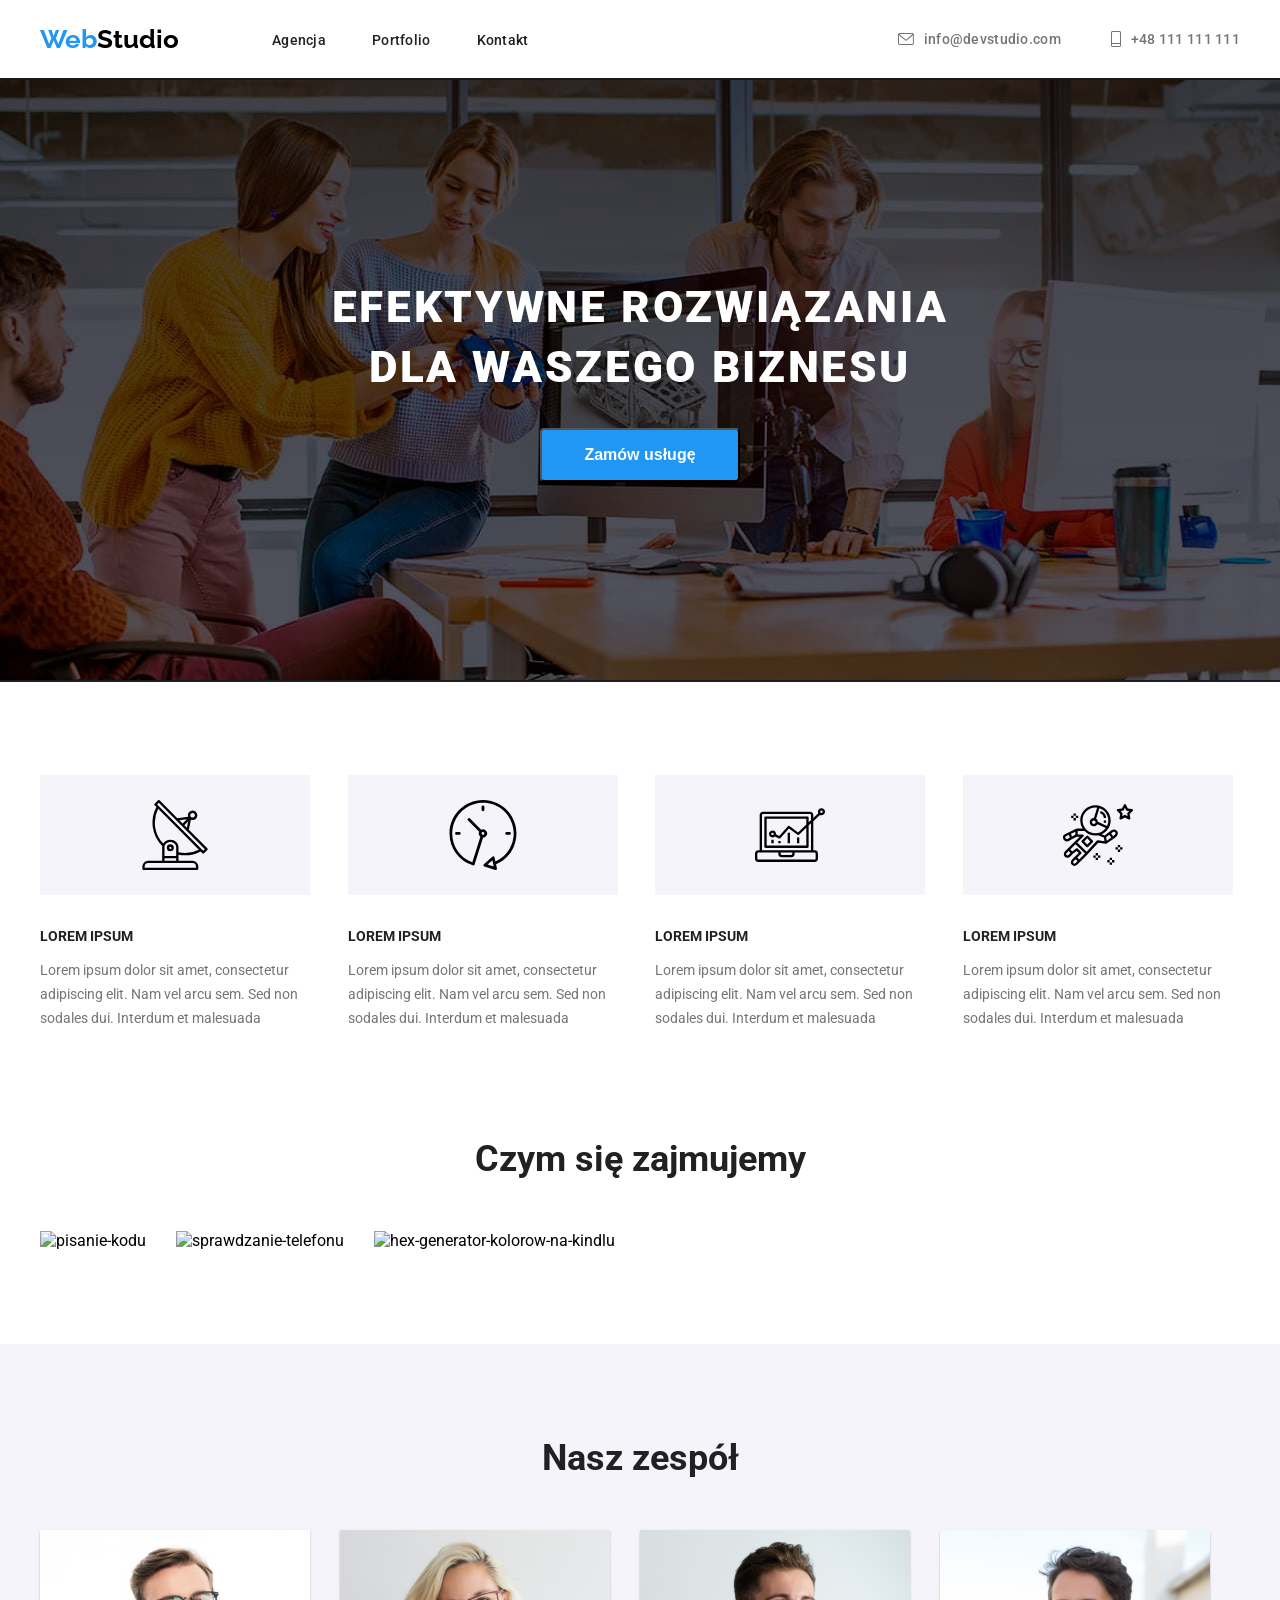
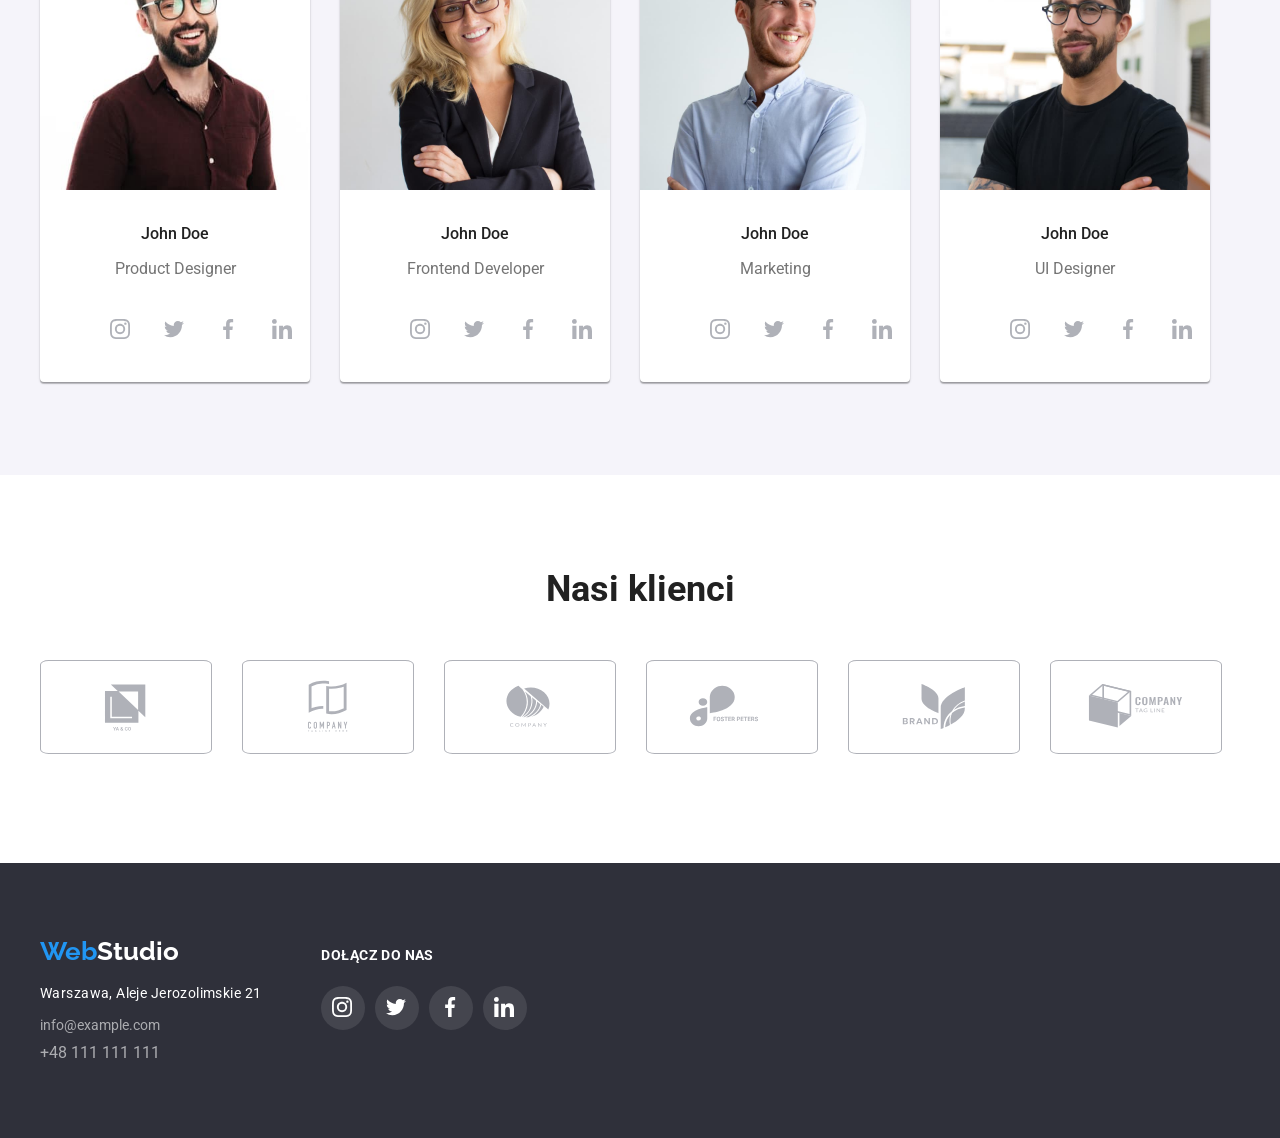
==== index.html @ aa772235 "commit uwu" ====
<!DOCTYPE html>
<html lang="pl">

<head>
    <meta charset="utf-8" />
    <meta http-equiv="X-UA-Compatible" content="IE=edge" />
    <meta name="viewport" content="width=device-width, initial-scale=1.0" />
    <title>Web Studio</title>
    <link rel="preconnect" href="https://fonts.googleapis.com" />
    <link rel="preconnect" href="https://fonts.gstatic.com" crossorigin />
    <link
        href="https://fonts.googleapis.com/css2?family=Raleway:wght@700&family=Roboto:wght@400;500;700;900&display=swap"
        rel="stylesheet" />
    <link rel="stylesheet" href="CSS/styles.css" />
</head>

<body>
    <header>
        <div class="container header-body">
            <div class="div-flex">
                <a class="web-studio" href="/index.html"><span class="web">Web</span><span
                        class="studio">Studio</span></a>
                <nav class="nav-flex">
                    <ul class="nav-flex">
                        <li><a class="link" href="#">Agencja</a></li>
                        <li><a class="link" href="./portfolio.html">Portfolio</a></li>
                        <li><a class="link" href="#">Kontakt</a></li>
                    </ul>
                </nav>
            </div>
            <ul class="link-flex button-list">
                <li><a class="contact-link1" href="mailto:info@devstudio.com">
                        <svg class="smart-phone" width="16" height="12">
                            <use href="./images/icons.svg#icon-email"></use>
                        </svg>

                        info@devstudio.com
                    </a>
                </li>
                <li><a class="contact-link1" href="tel:+48111111111">
                        <svg class="smart-phone" width="10" height="16">
                            <use href="./images/icons.svg#icon-Vector"></use>
                        </svg>

                        +48 111 111 111
                    </a>
                </li>
            </ul>
        </div>
    </header>
    <main>
        <section class="color-section">
            <div class="color-section container">
                <h1 class="headline">Efektywne rozwiązania<br> dla waszego biznesu</h1>
                <button class="service-button" type="button">Zamów usługę</button>
            </div>
        </section>
        <section class="section">
            <ul class="button-list list-display container">
                <li><svg class="icon-background" width="70" height="70">
                        <use href="./images/icons.svg#icon-antenna-1"></use>
                    </svg>
                    <h4 class="lorem">LOREM IPSUM</h4>
                    <p class="lorem-text">
                        Lorem ipsum dolor sit amet, consectetur adipiscing elit. Nam vel arcu sem. Sed non sodales
                        dui.
                        Interdum et malesuada
                    </p>
                </li>
                <li><svg class="icon-background" width="70" height="70">
                        <use href="./images/icons.svg#icon-clock-1"></use>
                    </svg>
                    <h4 class="lorem">LOREM IPSUM</h4>
                    <p class="lorem-text">
                        Lorem ipsum dolor sit amet, consectetur adipiscing elit. Nam vel arcu sem. Sed non sodales
                        dui.
                        Interdum et malesuada
                    </p>
                </li>
                <li><svg class="icon-background" width="70" height="70">
                        <use href="./images/icons.svg#icon-diagram-1"></use>
                    </svg>
                    <h4 class="lorem">LOREM IPSUM</h4>
                    <p class="lorem-text">
                        Lorem ipsum dolor sit amet, consectetur adipiscing elit. Nam vel arcu sem. Sed non sodales
                        dui.
                        Interdum et malesuada
                    </p>
                </li>
                <li><svg class="icon-background" width="70" height="70">
                        <use href="./images/icons.svg#icon-astronaut-1"></use>
                    </svg>
                    <h4 class="lorem">LOREM IPSUM</h4>
                    <p class="lorem-text">
                        Lorem ipsum dolor sit amet, consectetur adipiscing elit. Nam vel arcu sem. Sed non sodales
                        dui.
                        Interdum et malesuada
                    </p>
                </li>
            </ul>
        </section>
        <section class="about-us-padding">
            <h2 class="about-us">Czym się zajmujemy</h2>
            <ul class="button-list img-display container">
                <li>
                    <img src="images/img1.jpg" alt="pisanie-kodu" width="370" height="294" />
                </li>
                <li>
                    <img src="images/img2.jpg" alt="sprawdzanie-telefonu" width="370" height="294" />
                </li>
                <li>
                    <img src="images/img3.jpg" alt="hex-generator-kolorow-na-kindlu" width="370" height="294" />
                </li>
            </ul>
        </section>
        <section class="color-team section">
            <h2 class="our-team">Nasz zespół</h2>
            <ul class="button-list img-display container">
                <li>
                    <figure class="employee-photo">
                        <img src="images/human1.jpg" width="270" height="260" alt="Product-Designer" />
                        <figcaption>
                            <p class="employee">John Doe</p>
                            <p class="function">Product Designer</p>
                            <ul class="about-us-icons button-list">
                                <li>
                                    <svg class="social-media">
                                        <use href="./images/icons.svg#icon-instagram-2" width="20" height="20"></use>
                                    </svg>
                                </li>
                                <li>
                                    <svg class="social-media">
                                        <use href="./images/icons.svg#icon-twitter-1" width="20" height="20"></use>
                                    </svg>
                                </li>
                                <li>
                                    <svg class="social-media">
                                        <use href="./images/icons.svg#icon-facebook-1" width="20" height="20"></use>
                                    </svg>
                                </li>
                                <li>
                                    <svg class="social-media">
                                        <use href="./images/icons.svg#icon-linkedin-1" width="20" height="20"></use>
                                    </svg>
                                </li>
                            </ul>
                        </figcaption>
                    </figure>
                </li>
                <li>
                    <figure class="employee-photo">
                        <img src="images/human2.jpg" width="270" height="260" alt="Frontend-Developer" />
                        <figcaption class="employee">John Doe</figcaption>
                        <p class="function">Frontend Developer</p>
                        <ul class="about-us-icons button-list">
                            <li>
                                <a>
                                    <svg class="social-media">
                                        <use href="./images/icons.svg#icon-instagram-2" width="20" height="20"></use>
                                    </svg>
                                </a>
                            </li>
                            <li>
                                <a>
                                    <svg class="social-media">
                                        <use href="./images/icons.svg#icon-twitter-1" width="20" height="20"></use>
                                    </svg>
                                </a>
                            </li>
                            <li>
                                <a>
                                    <svg class="social-media">
                                        <use href="./images/icons.svg#icon-facebook-1" width="20" height="20"></use>
                                    </svg>
                                </a>
                            </li>
                            <li>
                                <a>
                                    <svg class="social-media">
                                        <use href="./images/icons.svg#icon-linkedin-1" width="20" height="20"></use>
                                    </svg>
                                </a>
                            </li>
                        </ul>
                    </figure>
                </li>
                <li>
                    <figure class="employee-photo">
                        <img src="images/human3.jpg" width="270" height="260" alt="Marketing-Man" />
                        <figcaption class="employee">John Doe</figcaption>
                        <p class="function">Marketing</p>
                        <ul class="about-us-icons button-list">
                            <li>
                                <svg class="social-media">
                                    <use href="./images/icons.svg#icon-instagram-2" width="20" height="20"></use>
                                </svg>
                            </li>
                            <li>
                                <svg class="social-media">
                                    <use href="./images/icons.svg#icon-twitter-1" width="20" height="20"></use>
                                </svg>
                            </li>
                            <li>
                                <svg class="social-media">
                                    <use href="./images/icons.svg#icon-facebook-1" width="20" height="20"></use>
                                </svg>
                            </li>
                            <li>
                                <svg class="social-media">
                                    <use href="./images/icons.svg#icon-linkedin-1" width="20" height="20"></use>
                                </svg>
                            </li>
                        </ul>
                    </figure>
                </li>
                <li>
                    <figure class="employee-photo">
                        <img src="images/human4.jpg" width="270" height="260" alt="UI-Designer" />
                        <figcaption class="employee">John Doe</figcaption>
                        <p class="function">UI Designer</p>
                        <ul class="about-us-icons button-list">
                            <li>
                                <svg class="social-media">
                                    <use href="./images/icons.svg#icon-instagram-2" width="20" height="20"></use>
                                </svg>
                            </li>
                            <li>
                                <svg class="social-media">
                                    <use href="./images/icons.svg#icon-twitter-1" width="20" height="20"></use>
                                </svg>
                            </li>
                            <li>
                                <svg class="social-media">
                                    <use href="./images/icons.svg#icon-facebook-1" width="20" height="20"></use>
                                </svg>
                            </li>
                            <li>
                                <svg class="social-media">
                                    <use href="./images/icons.svg#icon-linkedin-1" width="20" height="20"></use>
                                </svg>
                            </li>
                        </ul>
                    </figure>
                </li>
            </ul>
        </section>
        <section>
            <div class="container section">
                <h2 class="our-team">Nasi klienci</h2>
                <ul class="button-list our-customers-flex">
                    <li class="icons">
                        <svg class="our-customers-icons" width="106" height="60">
                            <use href="./images/icons.svg#icon-Logo"></use>
                        </svg>
                    </li>
                    <li class="icons">
                        <svg class="our-customers-icons" width="106" height="60">
                            <use href="./images/icons.svg#icon-logo2"></use>
                        </svg>
                    </li>
                    <li class="icons">
                        <svg class="our-customers-icons" width="106" height="60">
                            <use href="./images/icons.svg#icon-logo3"></use>
                        </svg>
                    </li>
                    <li class="icons">
                        <svg class="our-customers-icons" width="106" height="60">
                            <use href="./images/icons.svg#icon-logo4"></use>
                        </svg>
                    </li>
                    <li class="icons">
                        <svg class="our-customers-icons" width="106" height="60">
                            <use href="./images/icons.svg#icon-logo5"></use>
                        </svg>
                    </li>
                    <li class="icons">
                        <svg class="our-customers-icons" width="106" height="60">
                            <use href="./images/icons.svg#icon-logo6"></use>
                        </svg>
                    </li>
                </ul>
            </div>
        </section>
    </main>
    <footer class="color-footer">
        <section class="container flex-footer">
            <div>
                <a class="web-studio web-studio-margin" href="/index.html"><span class="Web">Web</span><span
                        class="studio-footer">Studio</span></a>
                <address>
                    <ul class="button-list adress-flex">
                        <li>
                            <a class="adress-footer" href="https://goo.gl/maps/VbSn34Kh2Uzp6g4f7" target="_blank"
                                rel="noopener nofollow noreferrer">Warszawa, Aleje Jerozolimskie 21</a>
                        </li>
                        <li><a class="contact" href="mailto:info@example.com">info@example.com</a></li>
                        <li><a class="contact-phone" href="tel:+48111111111">+48 111 111 111</a></li>
                    </ul>
                </address>
            </div>
            <div>
                <h5 class="join-us">DOŁĄCZ DO NAS</h5>
                <ul class="icons-footer button-list jprdl">
                    <li>
                        <svg class="icons-design">
                            <use href="./images/icons.svg#icon-instagram-2" width="20" height="20"></use>
                        </svg>
                    </li>
                    <li>
                        <svg class="icons-design">
                            <use href="./images/icons.svg#icon-twitter-1" width="20" height="20"></use>
                        </svg>
                    </li>
                    <li>
                        <svg class="icons-design">
                            <use href="./images/icons.svg#icon-facebook-1" width="20" height="20"></use>
                        </svg>
                    </li>
                    <li>
                        <svg class="icons-design">
                            <use href="./images/icons.svg#icon-linkedin-1" width="20" height="20"></use>
                        </svg>
                    </li>
                </ul>
            </div>
        </section>
    </footer>
</body>

</html>
---- CSS/styles.css ----
body {
	font-family: "Roboto", sans-serif;
	background: #fff;
	margin: 0;
}

:root {
	--brand-color: #2196f3;
}

.web-studio {
	font-family: Raleway;
	font-weight: 700;
	font-size: 26px;
	line-height: 1.17;
	color: var(--brand-color);
	text-decoration: none;
}

.web {
	color: var(--brand-color);
}

.studio {
	color: #000000;
}

.link {
	color: #212121;
	text-decoration: none;
	font-weight: 500;
	font-size: 14px;
	line-height: 1.19;
	letter-spacing: 0.02em;
}

.link:hover,
.link:focus {
	color: var(--brand-color);
}

.contact-link1 {
	color: #757575;
	text-decoration: none;
	font-weight: 500;
	font-size: 14px;
	line-height: 1.19;
	letter-spacing: 0.02em;
	display: flex;
	align-items: center;
	fill: #757575;
}

.contact-link1:hover,
.contact-link1:focus {
	color: var(--brand-color);
	fill: var(--brand-color);
}

.headline {
	font-weight: 900;
	font-size: 44px;
	line-height: 1.36;
	letter-spacing: 0.06em;
	color: #ffffff;
	text-transform: uppercase;
	text-align: center;
	margin: 0;
	padding-top: 200px;
	padding-bottom: 30px;
}

.service-button {
	font-weight: 700;
	font-size: 16px;
	line-height: 1.88;
	background: var(--brand-color);
	box-shadow: 0px 4px 4px rgba(0, 0, 0, 0.15);
	cursor: pointer;
	color: #ffffff;
	padding: 10px 42px;
	margin-bottom: 200px;
	border-radius: 4px;
}

.lorem {
	font-weight: 700;
	font-size: 14px;
	line-height: 1.14;
	color: #212121;
}

.lorem-text {
	font-weight: 400px;
	font-size: 14px;
	line-height: 1.71;
	color: #757575;
}

.about-us {
	font-weight: 700;
	font-size: 36px;
	line-height: 1.19;
	color: #212121;
	text-align: center;
	margin: 0;
	margin-bottom: 50px;
}

.our-team {
	font-weight: 700;
	font-size: 36px;
	line-height: 1.19;
	color: #212121;
	text-align: center;
	margin: 0;
	margin-bottom: 50px;
}

.employee {
	font-weight: 500;
	font-size: 16px;
	line-height: 1.19;
	color: #212121;
	text-align: center;
	margin-top: 30px;
}

.function {
	font-weight: 400;
	font-size: 16px;
	line-height: 1.19;
	color: #757575;
	text-align: center;
	margin-bottom: 30px;
}

.contact {
	font-weight: 400;
	font-size: 14px;
	color: #757575;
	text-decoration: none;
	font-style: normal;
	color: rgba(255, 255, 255, 0.6);
}

.contact:hover,
.contact:focus {
	color: var(--brand-color);
}

.contact-phone {
	text-decoration: none;
	font-style: normal;
	color: rgba(255, 255, 255, 0.6);
}

.contact-phone:hover,
.contact-phone:focus {
	color: var(--brand-color);
}

.contact-phone:hover,
.contact-phone:focus {
	color: var(--brand-color);
}
.button {
	font-weight: 500;
	font-size: 16px;
	line-height: 1.6;
	cursor: pointer;
	color: #212121;
	border: none;
	border-radius: 4px;
	background-color: #f5f4fa;
	padding: 6px 22px;
}

.button-list {
	list-style: none;
	padding: 0;
}

.button:hover,
.button:focus {
	background-color: var(--brand-color);
	color: #fff;
	box-shadow: 0px 3px 1px rgba(0, 0, 0, 0.1), 0px 1px 2px rgba(0, 0, 0, 0.08),
		0px 2px 2px rgba(0, 0, 0, 0.12);
}

.head-text {
	font-weight: 700;
	font-size: 18px;
	line-height: 2;
	color: #212121;
	margin: 0;
	margin-bottom: 4px;
}

.line-text {
	font-weight: 400;
	font-size: 16px;
	line-height: 2;
	color: #757575;
	margin: 0;
}

.studio-footer {
	color: #ffffff;
}

.adress-footer {
	font-size: 14px;
	line-height: 1, 71;
	letter-spacing: 0.03em;
	color: #ffffff;
	text-decoration: none;
}

.color-section {
	background-color: #2f303a;
	background-image: linear-gradient(rgba(0, 0, 0, 0.5), rgba(0, 0, 0, 0.4)),
		url(../images/mainimg.jpg);
	background-position: center;
	background-size: 1600px;
	background-repeat: no-repeat;
	display: flex;
	justify-content: center;
	flex-direction: column;
	align-items: center;
}

.color-footer {
	background-color: #2f303a;
	padding-block: 60px;
}

.color-team {
	background-color: #f5f4fa;
}

.employee-photo {
	width: 270px;
	background-color: #ffffff;
	box-shadow: 0px 1px 3px rgba(0, 0, 0, 0.12), 0px 1px 1px rgba(0, 0, 0, 0.14),
		0px 2px 1px rgba(0, 0, 0, 0.2);
	border-radius: 0px 0px 4px 4px;
	margin: 0;
}

.adress-footer {
	font-size: 14px;
	line-height: 1.71;
	letter-spacing: 0.03em;
	color: #ffffff;
	text-decoration: none;
	font-style: normal;
}

.portfolio-images {
	background-color: #fff;
	width: 370px;
	height: 404px;
	border: 1px solid #eee;
	margin: 0;
}

.portfolio-images:hover,
.portfolio-images:focus {
	box-shadow: 0px 1px 1px rgba(0, 0, 0, 0.12), 0px 4px 4px rgba(0, 0, 0, 0.06),
		1px 4px 6px rgba(0, 0, 0, 0.16);
	cursor: pointer;
}

.header-body {
	display: flex;
	align-items: center;
	gap: 50px;
	justify-content: space-between;
	padding: 24px 0;
}

.nav-flex {
	display: flex;
	gap: 46px;
	justify-content: center;
	align-items: center;
	list-style: none;
	padding: 0;
	margin: 0;
}

.container {
	width: 1200px;
	margin: 0 auto;
}

.list-display {
	display: flex;
	flex-direction: row;
	list-style: none;
	justify-content: center;
	align-items: center;
	gap: 30px;
	padding: 0;
}

.section {
	padding-block: 93px;
}

.img-display {
	display: flex;
	flex-direction: row;
	gap: 30px;
}

.img2-display {
	display: flex;
	gap: 30px;
	flex-direction: row;
	flex-wrap: wrap;
}

.button-flex {
	display: flex;
	gap: 8px;
	flex-direction: row;
	justify-content: center;
	align-items: center;
	margin-bottom: 50px;
}

.div-flex {
	display: flex;
	gap: 93px;
	align-items: center;
}

.link-flex {
	display: flex;
	gap: 50px;
	align-items: center;
	margin: 0;
	padding: 0;
	justify-content: center;
}

.ffffff {
	padding: 20px 24px;
}

.web-studio-margin {
	margin-bottom: 20px;
}

.adress-flex {
	display: flex;
	gap: 9px;
	flex-direction: column;
}

.div-border {
	border: 1px solid #ececec;
}

.about-us-padding {
	padding-bottom: 94px;
}

.icon-background {
	background-color: #f5f4fa;
	padding-block: 25px;
	padding-inline: 100px;
	margin-bottom: 30px;
}

h4 {
	margin: 0;
}

.smart-phone {
	margin-right: 10px;
}

.about-us-icons {
	display: flex;
	justify-content: space-around;
	padding: 0 27px 0;
	background: var(--main-white-color);
	gap: 10px;
	margin: 0;
	margin-inline: 32px;
}

.social-media {
	fill: #afb1b8;
	width: 44px;
	height: 44px;
	border-radius: 50%;
	display: block;
	margin-bottom: 30px;
}

.social-media:hover,
.social-media:focus {
	background-color: var(--brand-color);
	fill: #fff;
}

.social-media use {
	display: block;
	transform: translate(25%, 25%);
}

.our-customers-flex {
	display: flex;
	flex-direction: row;
	fill: #afb1b8;
	gap: 30px;
}

.icons {
	display: flex;
	align-items: center;
	justify-content: center;
	padding: 16px 32px;
	border: 1px solid #afb1b8;
	border-radius: 5%;
}

.icons:hover,
.icons:focus {
	border-color: var(--brand-color);
	fill: var(--brand-color);
}

.join-us {
	color: #fff;
	font-size: 14px;
	font-family: Roboto;
	font-style: normal;
	font-weight: 700;
	line-height: normal;
	letter-spacing: 0.42px;
	text-transform: uppercase;
}

.jprdl {
	display: flex;
	flex-direction: row;
	gap: 10px;
	fill: #fff;
}

.flex-footer {
	display: flex;
	flex-direction: row;
	gap: 60px;
	align-items: baseline;
}

.icons-design {
	width: 44px;
	height: 44px;
	border-radius: 50%;
	background: rgba(255, 255, 255, 0.1);
}

.icons-design use {
	display: block;
	transform: translate(25%, 25%);
}

.icons-design:hover,
.icons-design:focus {
	background-color: var(--brand-color);
	fill: #fff;
}
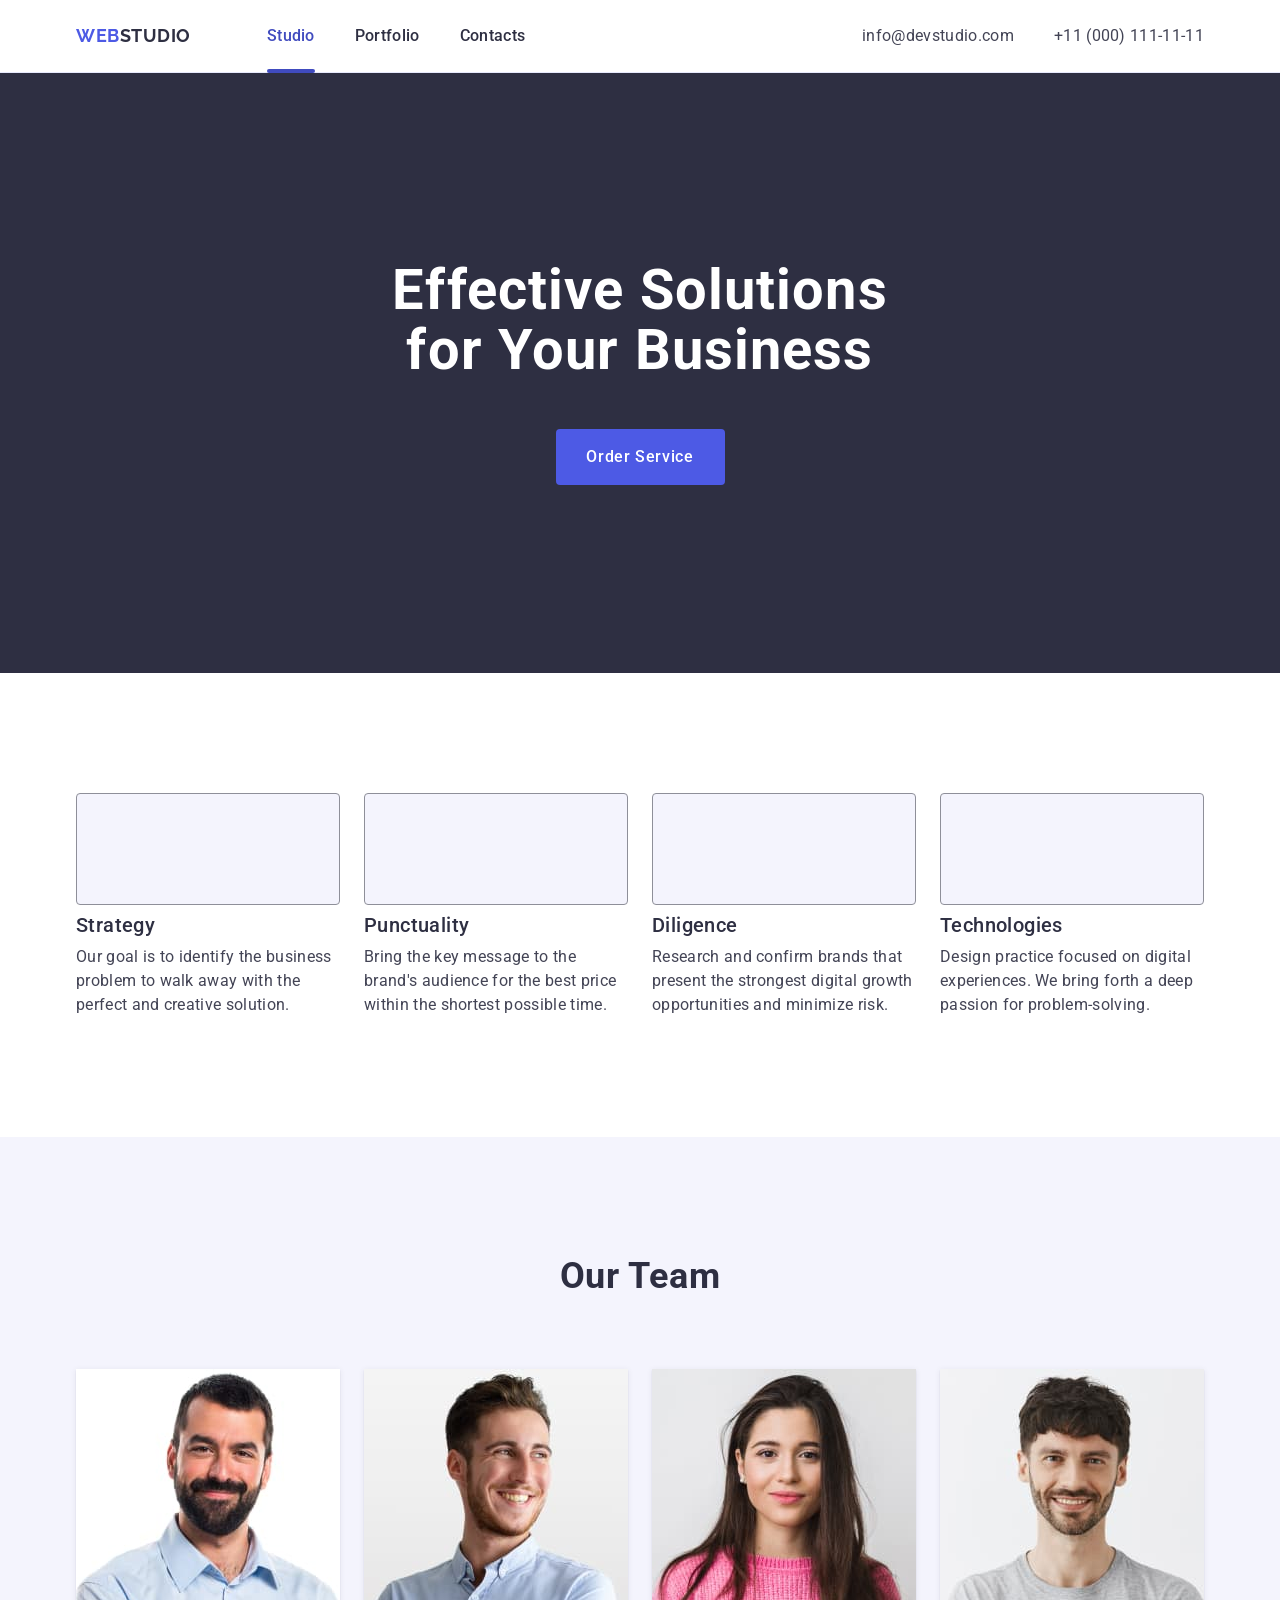
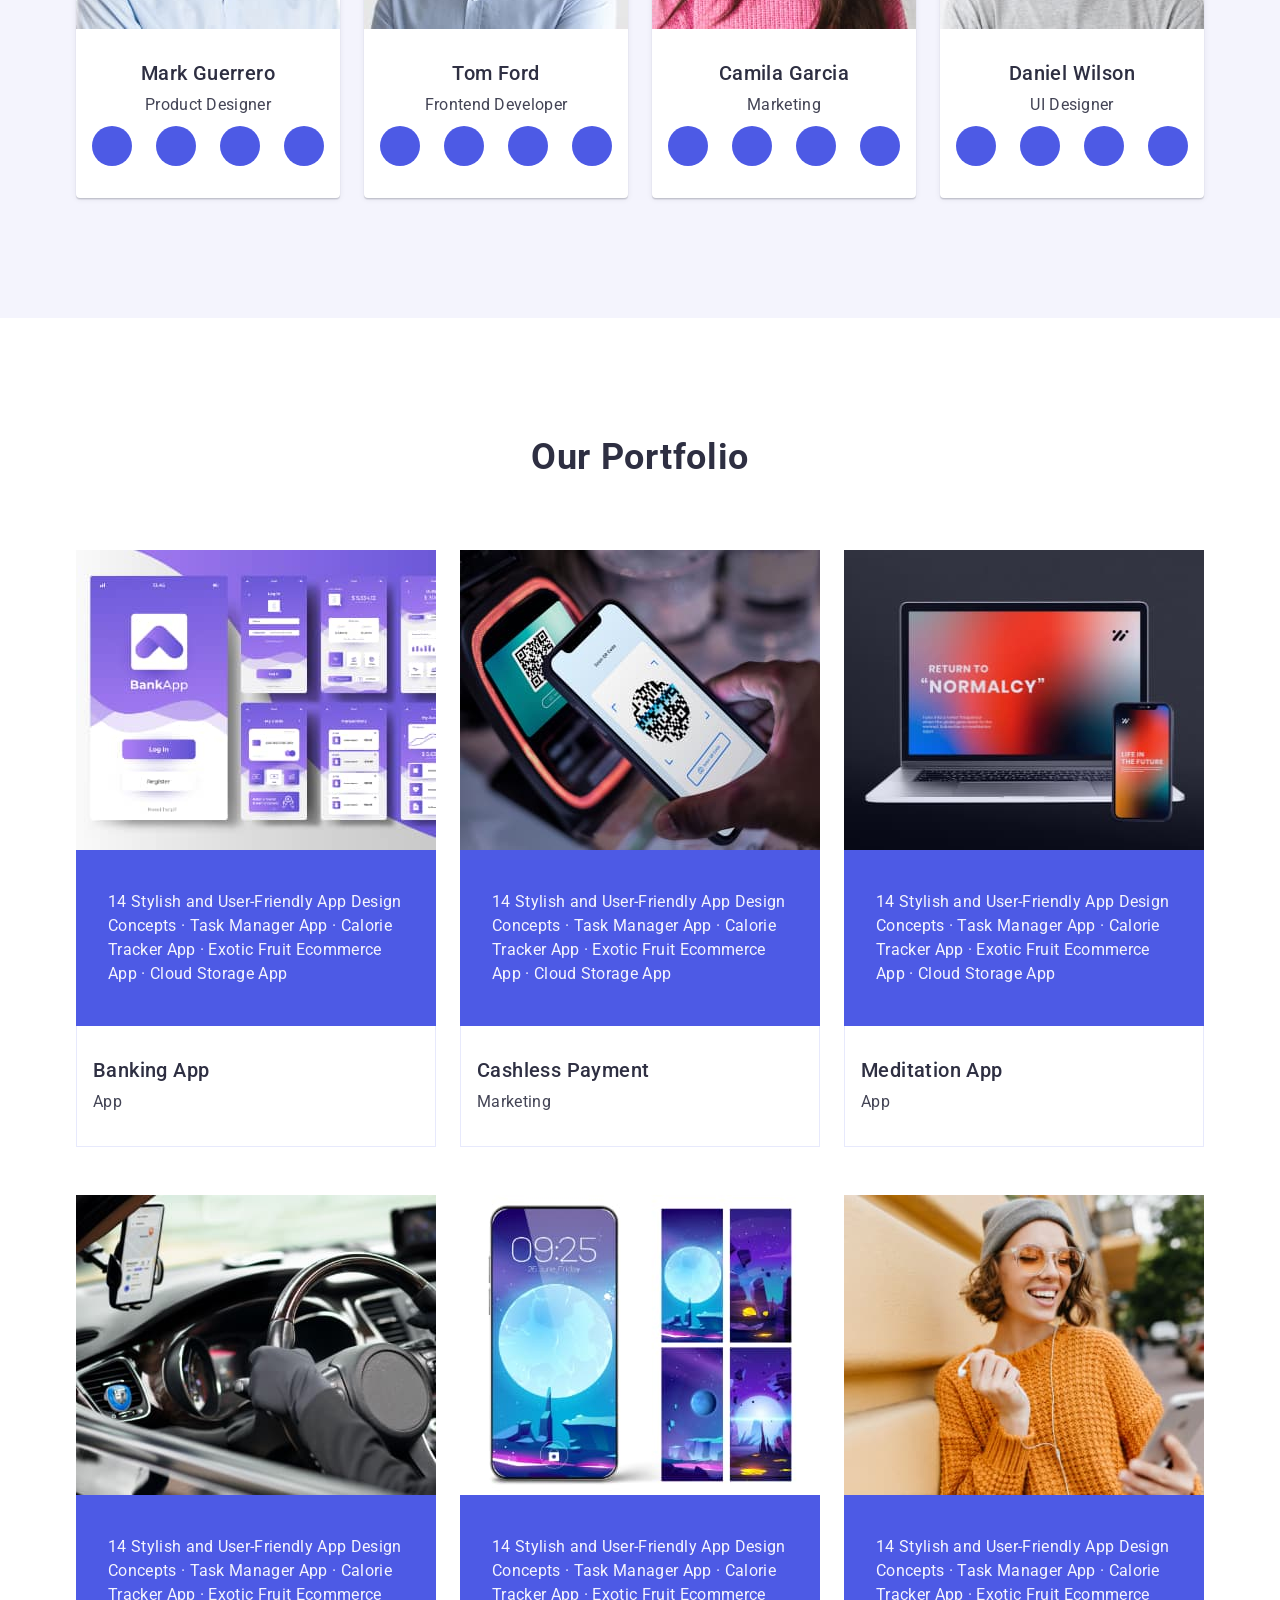
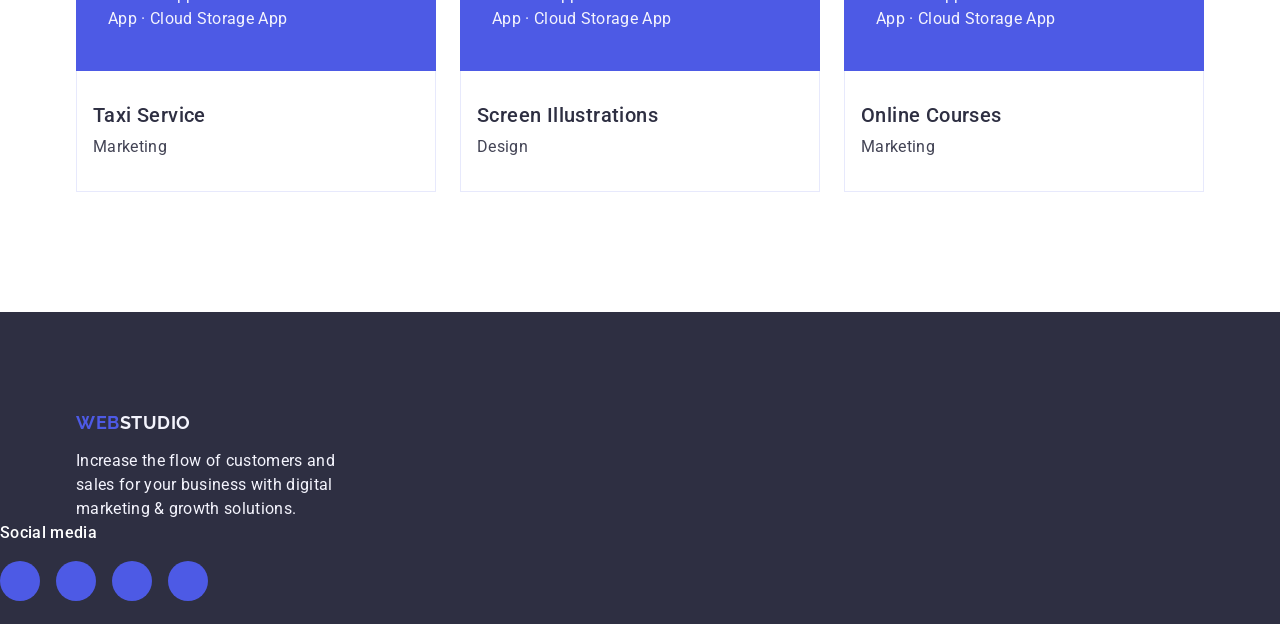
==== commit adb2860f: "Initial commit" ====
--- a/index.html
+++ b/index.html
@@ -1,329 +1,379 @@
 <!DOCTYPE html>
-<html lang="pl">
+<html lang="en">
 
 <head>
-    <meta charset="utf-8" />
-    <meta http-equiv="X-UA-Compatible" content="IE=edge" />
-    <meta name="viewport" content="width=device-width, initial-scale=1.0" />
-    <title>Web Studio</title>
-    <link rel="preconnect" href="https://fonts.googleapis.com" />
-    <link rel="preconnect" href="https://fonts.gstatic.com" crossorigin />
-    <link
-        href="https://fonts.googleapis.com/css2?family=Raleway:wght@700&family=Roboto:wght@400;500;700;900&display=swap"
-        rel="stylesheet" />
-    <link rel="stylesheet" href="CSS/styles.css" />
+    <meta charset="utf-8">
+    <meta http-equiv="X-UA-Compatible" content="IE=edge">
+    <meta name="viewport" content="width=device-width, initial-scale=1.0">
+    <title>WebStudio</title>
+    <link rel="stylesheet" href="https://cdnjs.cloudflare.com/ajax/libs/modern-normalize/2.0.0/modern-normalize.min.css"
+        integrity="sha512-4xo8blKMVCiXpTaLzQSLSw3KFOVPWhm/TRtuPVc4WG6kUgjH6J03IBuG7JZPkcWMxJ5huwaBpOpnwYElP/m6wg=="
+        crossorigin="anonymous" referrerpolicy="no-referrer">
+    <link rel="preconnect" href="https://fonts.googleapis.com">
+    <link rel="preconnect" href="https://fonts.gstatic.com" crossorigin>
+    <link href="https://fonts.googleapis.com/css2?family=Raleway:wght@700&family=Roboto:wght@400;500;700&display=swap"
+        rel="stylesheet">
+    <link rel="stylesheet" href="./css/styles.css" />
 </head>
 
 <body>
-    <header>
-        <div class="container header-body">
-            <div class="div-flex">
-                <a class="web-studio" href="/index.html"><span class="web">Web</span><span
-                        class="studio">Studio</span></a>
-                <nav class="nav-flex">
-                    <ul class="nav-flex">
-                        <li><a class="link" href="#">Agencja</a></li>
-                        <li><a class="link" href="./portfolio.html">Portfolio</a></li>
-                        <li><a class="link" href="#">Kontakt</a></li>
-                    </ul>
-                </nav>
+    <!--sekcja header-->
+    <header class="first-line">
+        <!--navigation-->
+        <div class="div-container container">
+            <nav class="top-line">
+                <a href="./index.html" class="web">Web<span class="studio">Studio</span></a>
+                <ul class="list-nav">
+                    <li>
+                        <a class="menu-nav studio-link" href="./index.html">Studio</a>
+                    </li>
+                    <li>
+                        <a class="menu-nav" href="">Portfolio</a>
+                    </li>
+                    <li>
+                        <a class="menu-nav" href="">Contacts</a>
+                    </li>
+                </ul>
+            </nav>
+            <!--address link-->
+            <address class="address">
+                <ul class="contact-list">
+                    <li>
+                        <a class="contact" href="mailto:info@devstudio.com">info@devstudio.com</a>
+                    </li>
+                    <li>
+                        <a class="contact" href="tel:+110001111111">+11 (000) 111-11-11</a>
+                    </li>
+                </ul>
+            </address>
+        </div>
+    </header>
+    <main>
+        <!--pierwsza sekcja-->
+        <section class="first-section">
+            <div class="container">
+                <h1 class="page-title">Effective Solutions for Your Business</h1>
+                <button class="service-button" type="button">Order Service</button>
             </div>
-            <ul class="link-flex button-list">
-                <li><a class="contact-link1" href="mailto:info@devstudio.com">
-                        <svg class="smart-phone" width="16" height="12">
-                            <use href="./images/icons.svg#icon-email"></use>
+        </section>
+        <!--druga sekcja-->
+        <section class="section-text">
+            <div class="container">
+                <h2 class="visually-hidden">hidden-header</h2>
+                <ul class="list-title">
+                    <li class="list-item">
+                        <div class="div-list-icon">
+                            <svg class="list-icon" width="64" height="64">
+                                <use href="./images/Icons.svg#icon-antenna.icon"></use>
+                            </svg>
+                        </div>
+                        <h3 class="title">Strategy</h3>
+                        <p class="text">Our goal is to identify the business
+                            problem to walk away with the perfect and creative solution.</p>
+                    </li>
+                    <li class="list-item">
+                        <div class="div-list-icon">
+                            <svg class="list-icon" width="64" height="64">
+                                <use href="./images/Icons.svg#icon-clock.icon"></use>
+                            </svg>
+                        </div>
+                        <h3 class="title">Punctuality</h3>
+                        <p class="text">Bring the key message to the brand's audience for the best price within the
+                            shortest
+                            possible
+                            time.</p>
+                    </li>
+                    <li class="list-item">
+                        <div class="div-list-icon">
+                            <svg class="list-icon" width="64" height="64">
+                                <use href="./images/Icons.svg#icon-diagram.icon"></use>
+                            </svg>
+                        </div>
+                        <h3 class="title">Diligence</h3>
+                        <p class="text">Research and confirm brands that present the strongest digital growth
+                            opportunities
+                            and minimize
+                            risk.</p>
+                    </li>
+                    <li class="list-item">
+                        <div class="div-list-icon">
+                            <svg class="list-icon" width="64" height="64">
+                                <use href="./images/Icons.svg#icon-astronaut.icon"></use>
+                            </svg>
+                        </div>
+                        <h3 class="title">Technologies</h3>
+                        <p class="text">Design practice focused on digital experiences. We bring forth a deep passion
+                            for
+                            problem-solving.</p>
+                    </li>
+                </ul>
+            </div>
+        </section>
+        <!--trzecia sekcja-->
+        <section class="team-section">
+            <div class="container">
+                <h2 class="our-team">Our Team</h2>
+                <ul class="team-list">
+                    <li class="team-card">
+                        <img src="./images/teammate1.jpg" alt="Product Designer" width="264">
+                        <div class="div-portfolio">
+                            <h3 class="team-mate">Mark Guerrero</h3>
+                            <p class="position">Product Designer</p>
+                            <ul class="list-icon-social-media">
+                                <li class="icon-social-media">
+                                    <a href="https://instagram.com/" class="social-media-link" target="_blank">
+                                        <svg class="traling-icons" width="16" height="16">
+                                            <use href=".images/Icons.svg#icon-instagram"></use>
+                                        </svg>
+                                    </a>
+                                </li>
+                                <li class="icon-social-media">
+                                    <a href="https://www.twitter.com/" class="social-media-link" target="_blank">
+                                        <svg class="traling-icons" width="16" height="16">
+                                            <use href="./images/Icons.svg#icon-twitter"></use>
+                                        </svg>
+                                    </a>
+                                </li>
+                                <li class="icon-social-media">
+                                    <a href="https://www.facebook.com/" class="social-media-link" target="_blank">
+                                        <svg class="traling-icons" width="16" height="16">
+                                            <use href="./images/Icons.svg#icon-facebook"></use>
+                                        </svg>
+                                    </a>
+                                </li>
+                                <li class="icon-social-media">
+                                    <a href="https://linkedin.com/" class="social-media-link" target="_blank">
+                                        <svg class="traling-icons" width="16" height="16">
+                                            <use href="./images/Icons.svg#icon-linkedin"></use>
+                                        </svg>
+                                    </a>
+                                </li>
+                            </ul>
+                        </div>
+                    </li>
+                    <li class="team-card">
+                        <img src="./images/teammate2.jpg" alt="Frontend Developer" width="264">
+                        <div class="div-portfolio">
+                            <h3 class="team-mate">Tom Ford</h3>
+                            <p class="position">Frontend Developer</p>
+                            <ul class="list-icon-social-media">
+                                <li class="icon-social-media">
+                                    <a href="https://instagram.com/" class="social-media-link" target="_blank">
+                                        <svg class="traling-icons" width="16" height="16">
+                                            <use href=".images/Icons.svg#icon-instagram"></use>
+                                        </svg>
+                                    </a>
+                                </li>
+                                <li class="icon-social-media">
+                                    <a href="https://www.twitter.com/" class="social-media-link" target="_blank">
+                                        <svg class="traling-icons" width="16" height="16">
+                                            <use href="./images/Icons.svg#icon-twitter"></use>
+                                        </svg>
+                                    </a>
+                                </li>
+                                <li class="icon-social-media">
+                                    <a href="https://www.facebook.com/" class="social-media-link" target="_blank">
+                                        <svg class="traling-icons" width="16" height="16">
+                                            <use href="./images/Icons.svg#icon-facebook"></use>
+                                        </svg>
+                                    </a>
+                                </li>
+                                <li class="icon-social-media">
+                                    <a href="https://linkedin.com/" class="social-media-link" target="_blank">
+                                        <svg class="traling-icons" width="16" height="16">
+                                            <use href="./images/Icons.svg#icon-linkedin"></use>
+                                        </svg>
+                                    </a>
+                                </li>
+                            </ul>
+                        </div>
+                    </li>
+                    <li class="team-card">
+                        <img src="./images/teammate3.jpg" alt="Lady from the marketing department" width="264">
+                        <div class="div-portfolio">
+                            <h3 class="team-mate">Camila Garcia</h3>
+                            <p class="position">Marketing</p>
+                            <ul class="list-icon-social-media">
+                                <li class="icon-social-media">
+                                    <a href="https://instagram.com/" class="social-media-link" target="_blank">
+                                        <svg class="traling-icons" width="16" height="16">
+                                            <use href=".images/Icons.svg#icon-instagram"></use>
+                                        </svg>
+                                    </a>
+                                </li>
+                                <li class="icon-social-media">
+                                    <a href="https://www.twitter.com/" class="social-media-link" target="_blank">
+                                        <svg class="traling-icons" width="16" height="16">
+                                            <use href="./images/Icons.svg#icon-twitter"></use>
+                                        </svg>
+                                    </a>
+                                </li>
+                                <li class="icon-social-media">
+                                    <a href="https://www.facebook.com/" class="social-media-link" target="_blank">
+                                        <svg class="traling-icons" width="16" height="16">
+                                            <use href="./images/Icons.svg#icon-facebook"></use>
+                                        </svg>
+                                    </a>
+                                </li>
+                                <li class="icon-social-media">
+                                    <a href="https://linkedin.com/" class="social-media-link" target="_blank">
+                                        <svg class="traling-icons" width="16" height="16">
+                                            <use href="./images/Icons.svg#icon-linkedin"></use>
+                                        </svg>
+                                    </a>
+                                </li>
+                            </ul>
+                        </div>
+                    </li>
+                    <li class="team-card">
+                        <img src="./images/teammate4.jpg" alt="UI Designer" width="264">
+                        <div class="div-portfolio">
+                            <h3 class="team-mate">Daniel Wilson</h3>
+                            <p class="position">UI Designer</p>
+                            <ul class="list-icon-social-media">
+                                <li class="icon-social-media">
+                                    <a href="https://instagram.com/" class="social-media-link" target="_blank">
+                                        <svg class="traling-icons" width="16" height="16">
+                                            <use href=".images/Icons.svg#icon-instagram"></use>
+                                        </svg>
+                                    </a>
+                                </li>
+                                <li class="icon-social-media">
+                                    <a href="https://www.twitter.com/" class="social-media-link" target="_blank">
+                                        <svg class="traling-icons" width="16" height="16">
+                                            <use href="./images/Icons.svg#icon-twitter"></use>
+                                        </svg>
+                                    </a>
+                                </li>
+                                <li class="icon-social-media">
+                                    <a href="https://www.facebook.com/" class="social-media-link" target="_blank">
+                                        <svg class="traling-icons" width="16" height="16">
+                                            <use href="./images/Icons.svg#icon-facebook"></use>
+                                        </svg>
+                                    </a>
+                                </li>
+                                <li class="icon-social-media">
+                                    <a href="https://linkedin.com/" class="social-media-link" target="_blank">
+                                        <svg class="traling-icons" width="16" height="16">
+                                            <use href="./images/Icons.svg#icon-linkedin"></use>
+                                        </svg>
+                                    </a>
+                                </li>
+                            </ul>
+                        </div>
+                    </li>
+                </ul>
+            </div>
+        </section>
+        <!--czwarta sekcja-->
+        <section class="our-portfolio-section">
+            <div class="container">
+                <h2 class="portfolio">Our Portfolio</h2>
+                <ul class="portfolio-showcase">
+                    <li class="portfolio-item">
+                        <div class="hidden-card">
+                            <img src="./images/img1.jpg" alt="banking app showcase" width="360" height="300">
+                            <p class="hidden-text">14 Stylish and User-Friendly App Design Concepts · Task Manager App · Calorie Tracker App · Exotic Fruit Ecommerce App · Cloud Storage App</p>
+                        </div>
+                        <div class="div-row">
+                            <h3 class="header-portfolio">Banking App</h3>
+                            <p class="script">App</p>
+                        </div>
+                    </li>
+                    <li class="portfolio-item">
+                        <div class="hidden-card">
+                            <img src="./images/img2.jpg" alt="NFC payment" width="360">
+                            <p class="hidden-text">14 Stylish and User-Friendly App Design Concepts · Task Manager App · Calorie Tracker App · Exotic Fruit Ecommerce App · Cloud Storage App</p>
+                        </div>
+                        <div class="div-row">
+                            <h3 class="header-portfolio">Cashless Payment</h3>
+                            <p class="script">Marketing</p>
+                        </div>
+                    </li>
+                    <li class="portfolio-item">
+                        <div class="hidden-card">
+                            <img src="./images/img3.jpg" alt="colorful screen of laptop and phone" width="360" height="300">
+                            <p class="hidden-text">14 Stylish and User-Friendly App Design Concepts · Task Manager App · Calorie Tracker App · Exotic Fruit Ecommerce App · Cloud Storage App</p>
+                        </div>
+                        <div class="div-row">
+                            <h3 class="header-portfolio">Meditation App</h3>
+                            <p class="script">App</p>
+                        </div>
+                    </li>
+                    <li class="portfolio-item">
+                        <div class="hidden-card">
+                            <img src="./images/img4.jpg" alt="control panel in the car" width="360" height="300">
+                            <p class="hidden-text">14 Stylish and User-Friendly App Design Concepts · Task Manager App · Calorie Tracker App · Exotic Fruit Ecommerce App · Cloud Storage App</p>
+                        </div>
+                        <div class="div-row">
+                            <h3 class="header-portfolio">Taxi Service</h3>
+                            <p class="script">Marketing</p>
+                        </div>
+                    </li>
+                    <li class="portfolio-item">
+                        <div class="hidden-card">
+                            <img src="./images/img5.jpg" alt="set of walpapers for phone" width="360" height="300">
+                            <p class="hidden-text">14 Stylish and User-Friendly App Design Concepts · Task Manager App · Calorie Tracker App · Exotic Fruit Ecommerce App · Cloud Storage App</p>
+                        </div>
+                        <div class="div-row">
+                            <h3 class="header-portfolio">Screen Illustrations</h3>
+                            <p class="script">Design</p>
+                        </div>
+                    </li>
+                    <li class="portfolio-item">
+                        <div class="hidden-card">
+                            <img src="./images/img6.jpg" alt="smiling lady in orange sweater and sunglasses" width="360" height="300">
+                            <p class="hidden-text">14 Stylish and User-Friendly App Design Concepts · Task Manager App · Calorie Tracker App · Exotic Fruit Ecommerce App · Cloud Storage App</p>
+                        </div>
+                        <div class="div-row">
+                            <h3 class="header-portfolio">Online Courses</h3>
+                            <p class="script">Marketing</p>
+                        </div>
+                    </li>
+                </ul>
+            </div>
+        </section>
+    </main>
+    <!--sekcja footer-->
+    <footer class="footer">
+        <div class="container">
+            <a href="./index.html" class="web web-footer">Web<span class="footer-studio">Studio</span></a>
+            <p class="footer-text">Increase the flow of customers and sales for your business with digital marketing &
+                growth solutions.</p>
+        </div>
+        <div class="div-footer-social-media">
+            <p class="text-social-media-footer">Social media</p>
+            <ul class="list-social-media-footer">
+                <li class="icon-social-media">
+                    <a href="https://www.instagram.com/" class="social-media-link" target="_blank">
+                        <svg class="traling-icons" width="24" height="24">
+                            <use href="./images/Icons.svg#icon-instagram"></use>
                         </svg>
-
-                        info@devstudio.com
                     </a>
                 </li>
-                <li><a class="contact-link1" href="tel:+48111111111">
-                        <svg class="smart-phone" width="10" height="16">
-                            <use href="./images/icons.svg#icon-Vector"></use>
+                <li class="icon-social-media">
+                    <a href="https://www.twitter.com/" class="social-media-link" target="_blank">
+                        <svg class="traling-icons" width="24" height="24">
+                            <use href="./images/Icons.svg#icon-twitter"></use>
                         </svg>
-
-                        +48 111 111 111
+                    </a>
+                </li>
+                <li class="icon-social-media">
+                    <a href="https://www.facebook.com/" class="social-media-link" target="_blank">
+                        <svg class="traling-icons" width="24" height="24">
+                            <use href="./images/Icons.svg#icon-facebook"></use>
+                        </svg>
+                    </a>
+                </li>
+                <li class="icon-social-media">
+                    <a href="https://www.linkedin.com/" class="social-media-link" target="_blank">
+                        <svg class="traling-icons" width="24" height="24">
+                            <use href="./images/Icons.svg#icon-linkedin"></use>
+                        </svg>
                     </a>
                 </li>
             </ul>
         </div>
-    </header>
-    <main>
-        <section class="color-section">
-            <div class="color-section container">
-                <h1 class="headline">Efektywne rozwiązania<br> dla waszego biznesu</h1>
-                <button class="service-button" type="button">Zamów usługę</button>
-            </div>
-        </section>
-        <section class="section">
-            <ul class="button-list list-display container">
-                <li><svg class="icon-background" width="70" height="70">
-                        <use href="./images/icons.svg#icon-antenna-1"></use>
-                    </svg>
-                    <h4 class="lorem">LOREM IPSUM</h4>
-                    <p class="lorem-text">
-                        Lorem ipsum dolor sit amet, consectetur adipiscing elit. Nam vel arcu sem. Sed non sodales
-                        dui.
-                        Interdum et malesuada
-                    </p>
-                </li>
-                <li><svg class="icon-background" width="70" height="70">
-                        <use href="./images/icons.svg#icon-clock-1"></use>
-                    </svg>
-                    <h4 class="lorem">LOREM IPSUM</h4>
-                    <p class="lorem-text">
-                        Lorem ipsum dolor sit amet, consectetur adipiscing elit. Nam vel arcu sem. Sed non sodales
-                        dui.
-                        Interdum et malesuada
-                    </p>
-                </li>
-                <li><svg class="icon-background" width="70" height="70">
-                        <use href="./images/icons.svg#icon-diagram-1"></use>
-                    </svg>
-                    <h4 class="lorem">LOREM IPSUM</h4>
-                    <p class="lorem-text">
-                        Lorem ipsum dolor sit amet, consectetur adipiscing elit. Nam vel arcu sem. Sed non sodales
-                        dui.
-                        Interdum et malesuada
-                    </p>
-                </li>
-                <li><svg class="icon-background" width="70" height="70">
-                        <use href="./images/icons.svg#icon-astronaut-1"></use>
-                    </svg>
-                    <h4 class="lorem">LOREM IPSUM</h4>
-                    <p class="lorem-text">
-                        Lorem ipsum dolor sit amet, consectetur adipiscing elit. Nam vel arcu sem. Sed non sodales
-                        dui.
-                        Interdum et malesuada
-                    </p>
-                </li>
-            </ul>
-        </section>
-        <section class="about-us-padding">
-            <h2 class="about-us">Czym się zajmujemy</h2>
-            <ul class="button-list img-display container">
-                <li>
-                    <img src="images/img1.jpg" alt="pisanie-kodu" width="370" height="294" />
-                </li>
-                <li>
-                    <img src="images/img2.jpg" alt="sprawdzanie-telefonu" width="370" height="294" />
-                </li>
-                <li>
-                    <img src="images/img3.jpg" alt="hex-generator-kolorow-na-kindlu" width="370" height="294" />
-                </li>
-            </ul>
-        </section>
-        <section class="color-team section">
-            <h2 class="our-team">Nasz zespół</h2>
-            <ul class="button-list img-display container">
-                <li>
-                    <figure class="employee-photo">
-                        <img src="images/human1.jpg" width="270" height="260" alt="Product-Designer" />
-                        <figcaption>
-                            <p class="employee">John Doe</p>
-                            <p class="function">Product Designer</p>
-                            <ul class="about-us-icons button-list">
-                                <li>
-                                    <svg class="social-media">
-                                        <use href="./images/icons.svg#icon-instagram-2" width="20" height="20"></use>
-                                    </svg>
-                                </li>
-                                <li>
-                                    <svg class="social-media">
-                                        <use href="./images/icons.svg#icon-twitter-1" width="20" height="20"></use>
-                                    </svg>
-                                </li>
-                                <li>
-                                    <svg class="social-media">
-                                        <use href="./images/icons.svg#icon-facebook-1" width="20" height="20"></use>
-                                    </svg>
-                                </li>
-                                <li>
-                                    <svg class="social-media">
-                                        <use href="./images/icons.svg#icon-linkedin-1" width="20" height="20"></use>
-                                    </svg>
-                                </li>
-                            </ul>
-                        </figcaption>
-                    </figure>
-                </li>
-                <li>
-                    <figure class="employee-photo">
-                        <img src="images/human2.jpg" width="270" height="260" alt="Frontend-Developer" />
-                        <figcaption class="employee">John Doe</figcaption>
-                        <p class="function">Frontend Developer</p>
-                        <ul class="about-us-icons button-list">
-                            <li>
-                                <a>
-                                    <svg class="social-media">
-                                        <use href="./images/icons.svg#icon-instagram-2" width="20" height="20"></use>
-                                    </svg>
-                                </a>
-                            </li>
-                            <li>
-                                <a>
-                                    <svg class="social-media">
-                                        <use href="./images/icons.svg#icon-twitter-1" width="20" height="20"></use>
-                                    </svg>
-                                </a>
-                            </li>
-                            <li>
-                                <a>
-                                    <svg class="social-media">
-                                        <use href="./images/icons.svg#icon-facebook-1" width="20" height="20"></use>
-                                    </svg>
-                                </a>
-                            </li>
-                            <li>
-                                <a>
-                                    <svg class="social-media">
-                                        <use href="./images/icons.svg#icon-linkedin-1" width="20" height="20"></use>
-                                    </svg>
-                                </a>
-                            </li>
-                        </ul>
-                    </figure>
-                </li>
-                <li>
-                    <figure class="employee-photo">
-                        <img src="images/human3.jpg" width="270" height="260" alt="Marketing-Man" />
-                        <figcaption class="employee">John Doe</figcaption>
-                        <p class="function">Marketing</p>
-                        <ul class="about-us-icons button-list">
-                            <li>
-                                <svg class="social-media">
-                                    <use href="./images/icons.svg#icon-instagram-2" width="20" height="20"></use>
-                                </svg>
-                            </li>
-                            <li>
-                                <svg class="social-media">
-                                    <use href="./images/icons.svg#icon-twitter-1" width="20" height="20"></use>
-                                </svg>
-                            </li>
-                            <li>
-                                <svg class="social-media">
-                                    <use href="./images/icons.svg#icon-facebook-1" width="20" height="20"></use>
-                                </svg>
-                            </li>
-                            <li>
-                                <svg class="social-media">
-                                    <use href="./images/icons.svg#icon-linkedin-1" width="20" height="20"></use>
-                                </svg>
-                            </li>
-                        </ul>
-                    </figure>
-                </li>
-                <li>
-                    <figure class="employee-photo">
-                        <img src="images/human4.jpg" width="270" height="260" alt="UI-Designer" />
-                        <figcaption class="employee">John Doe</figcaption>
-                        <p class="function">UI Designer</p>
-                        <ul class="about-us-icons button-list">
-                            <li>
-                                <svg class="social-media">
-                                    <use href="./images/icons.svg#icon-instagram-2" width="20" height="20"></use>
-                                </svg>
-                            </li>
-                            <li>
-                                <svg class="social-media">
-                                    <use href="./images/icons.svg#icon-twitter-1" width="20" height="20"></use>
-                                </svg>
-                            </li>
-                            <li>
-                                <svg class="social-media">
-                                    <use href="./images/icons.svg#icon-facebook-1" width="20" height="20"></use>
-                                </svg>
-                            </li>
-                            <li>
-                                <svg class="social-media">
-                                    <use href="./images/icons.svg#icon-linkedin-1" width="20" height="20"></use>
-                                </svg>
-                            </li>
-                        </ul>
-                    </figure>
-                </li>
-            </ul>
-        </section>
-        <section>
-            <div class="container section">
-                <h2 class="our-team">Nasi klienci</h2>
-                <ul class="button-list our-customers-flex">
-                    <li class="icons">
-                        <svg class="our-customers-icons" width="106" height="60">
-                            <use href="./images/icons.svg#icon-Logo"></use>
-                        </svg>
-                    </li>
-                    <li class="icons">
-                        <svg class="our-customers-icons" width="106" height="60">
-                            <use href="./images/icons.svg#icon-logo2"></use>
-                        </svg>
-                    </li>
-                    <li class="icons">
-                        <svg class="our-customers-icons" width="106" height="60">
-                            <use href="./images/icons.svg#icon-logo3"></use>
-                        </svg>
-                    </li>
-                    <li class="icons">
-                        <svg class="our-customers-icons" width="106" height="60">
-                            <use href="./images/icons.svg#icon-logo4"></use>
-                        </svg>
-                    </li>
-                    <li class="icons">
-                        <svg class="our-customers-icons" width="106" height="60">
-                            <use href="./images/icons.svg#icon-logo5"></use>
-                        </svg>
-                    </li>
-                    <li class="icons">
-                        <svg class="our-customers-icons" width="106" height="60">
-                            <use href="./images/icons.svg#icon-logo6"></use>
-                        </svg>
-                    </li>
-                </ul>
-            </div>
-        </section>
-    </main>
-    <footer class="color-footer">
-        <section class="container flex-footer">
-            <div>
-                <a class="web-studio web-studio-margin" href="/index.html"><span class="Web">Web</span><span
-                        class="studio-footer">Studio</span></a>
-                <address>
-                    <ul class="button-list adress-flex">
-                        <li>
-                            <a class="adress-footer" href="https://goo.gl/maps/VbSn34Kh2Uzp6g4f7" target="_blank"
-                                rel="noopener nofollow noreferrer">Warszawa, Aleje Jerozolimskie 21</a>
-                        </li>
-                        <li><a class="contact" href="mailto:info@example.com">info@example.com</a></li>
-                        <li><a class="contact-phone" href="tel:+48111111111">+48 111 111 111</a></li>
-                    </ul>
-                </address>
-            </div>
-            <div>
-                <h5 class="join-us">DOŁĄCZ DO NAS</h5>
-                <ul class="icons-footer button-list jprdl">
-                    <li>
-                        <svg class="icons-design">
-                            <use href="./images/icons.svg#icon-instagram-2" width="20" height="20"></use>
-                        </svg>
-                    </li>
-                    <li>
-                        <svg class="icons-design">
-                            <use href="./images/icons.svg#icon-twitter-1" width="20" height="20"></use>
-                        </svg>
-                    </li>
-                    <li>
-                        <svg class="icons-design">
-                            <use href="./images/icons.svg#icon-facebook-1" width="20" height="20"></use>
-                        </svg>
-                    </li>
-                    <li>
-                        <svg class="icons-design">
-                            <use href="./images/icons.svg#icon-linkedin-1" width="20" height="20"></use>
-                        </svg>
-                    </li>
-                </ul>
-            </div>
-        </section>
     </footer>
 </body>
 
--- a/css/styles.css
+++ b/css/styles.css
@@ -0,0 +1,449 @@
+*,
+*::before,
+*::after {
+	box-sizing: border-box;
+	margin: 0;
+	padding: 0;
+}
+
+body {
+	font-family: "Roboto", sans-serif;
+	background-color: #ffffff;
+	font-size: 16px;
+	line-height: 1.5;
+	letter-spacing: 0.02em;
+	color: #434455;
+}
+
+img {
+	display: block;
+	max-width: 100%;
+	height: auto;
+}
+
+.first-line {
+	border-bottom: 1px solid #e7e9fc;
+	box-shadow: 0 2px 1px rgba(46, 47, 66, 0.08),
+	0 1px 1px rgba(46, 47, 66, 0.16), 0 1px 6px rgba(46, 47, 66, 0.08);
+}
+
+.div-container {
+	display: flex;
+	align-items: center;
+	justify-content: space-between;
+}
+
+.container {
+	width: 1158px;
+	margin: 0 auto;
+	padding: 0 15px;
+}
+
+.top-line {
+	display: flex;
+	align-items: center;
+	justify-content: space-between;
+}
+
+.web {
+	font-family: "Raleway", sans-serif;
+	font-weight: 700;
+	font-size: 18px;
+	line-height: 1.17;
+	letter-spacing: 0.03em;
+	text-transform: uppercase;
+	text-decoration: none;
+	color: #4d5ae5;
+	display: flex;
+	margin-right: 76px;
+}
+
+.studio {
+	font-family: "Raleway", sans-serif;
+	font-weight: 700;
+	font-size: 18px;
+	line-height: 1.17;
+	letter-spacing: 0.03em;
+	text-decoration: none;
+	color: #2e2f42;
+}
+
+.list-nav {
+	display: flex;
+	gap: 40px;
+}
+
+.menu-nav {
+	font-family: "Roboto";
+	font-weight: 500;
+	font-size: 16px;
+	line-height: 1.5;
+	letter-spacing: 0.02em;
+	text-decoration: none;
+	color: #2e2f42;
+	display: flex;
+	padding: 24px 0;
+	position: relative;
+	transition: color 250ms cubic-bezier(0.4, 0, 0.2, 1);
+}
+
+.studio-link {
+	position: relative;
+	color: #404bbf;
+}
+
+.studio-link::after {
+	content: "";
+	width: 100%;
+	position: absolute;
+	left: 0;
+	bottom: -1px;
+	height: 4px;
+	background-color: #404bbf;
+	border-radius: 2px;
+}
+
+.menu-nav:hover,
+.menu-nav:focus {
+	color: #404bbf;
+}
+
+.address {
+	font-style: normal;
+}
+
+.contact-list {
+	display: flex;
+	padding: 24px 0;
+	gap: 40px;
+}
+
+.contact {
+	font-family: "Roboto";
+	font-weight: 400;
+	font-size: 16px;
+	line-height: 1.5;
+	letter-spacing: 0.02em;
+	text-decoration: none;
+	color: #434455;
+}
+
+.contact:hover,
+.contact:focus {
+	color: #404bbf;
+}
+
+.first-section {
+	background-color: #2e2f42;
+	text-align: center;
+	padding: 188px 0;
+}
+
+.page-title {
+	font-family: "Roboto";
+	font-weight: 700;
+	font-size: 56px;
+	line-height: 1.07;
+	letter-spacing: 0.02em;
+	text-align: center;
+	color: #ffffff;
+	margin: 0 auto;
+	margin-bottom: 48px;
+	max-width: 496px;
+}
+
+.service-button {
+	font-family: "Roboto", sans-serif;
+	font-weight: 500;
+	font-size: 16px;
+	line-height: 1.5;
+	letter-spacing: 0.04em;
+	color: #ffffff;
+	background-color: #4d5ae5;
+	cursor: pointer;
+	display: block;
+	border-radius: 4px;
+	margin: 0 auto;
+	height: 56px;
+	border: none;
+	min-width: 169px;
+}
+.section-text {
+	padding: 120px 0 120px 0;
+}
+
+.visually-hidden {
+	position: absolute;
+	width: 1px;
+	height: 1px;
+	margin: -1px;
+	border: 0;
+	padding: 0;
+	white-space: nowrap;
+	clip-path: inset(100%);
+	clip: rect(0 0 0 0);
+	overflow: hidden;
+}
+
+.list-title {
+	display: flex;
+	gap: 24px;
+}
+
+.list-item {
+	width: calc((100% - 3 * 24px) / 4);
+}
+
+.div-list-icon {
+	display: flex;
+	align-items: center;
+	justify-content: center;
+	background: #f4f4fd;
+	width: 264px;
+	height: 112px;
+	margin-bottom: 8px;
+	border: 1px solid #8e8f99;
+	border-radius: 4px;
+	position: relative;
+}
+
+.list-icon {
+	top: 24px;
+	left: 100px;
+}
+
+.service-button:hover,
+.service-button:active,
+.service-button:focus {
+	background-color: #404bbf;
+}
+
+.second-section {
+	font-weight: 700;
+	font-size: 36px;
+	line-height: 1.11;
+	letter-spacing: 0.02em;
+	text-align: center;
+	color: #2e2f42;
+}
+
+.title {
+	font-family: "Roboto";
+	font-weight: 500;
+	font-size: 20px;
+	line-height: 1.2;
+	letter-spacing: 0.02em;
+	color: #2e2f42;
+	margin-bottom: 8px;
+}
+
+.text {
+	font-family: "Roboto";
+	font-weight: 400;
+	font-size: 16px;
+	color: #434455;
+}
+
+ul {
+	list-style-type: none;
+}
+
+.team-section {
+	background-color: #f4f4fd;
+	padding-top: 120px;
+	padding-bottom: 120px;
+}
+
+.our-team {
+	font-family: "Roboto";
+	font-weight: 700;
+	font-size: 36px;
+	line-height: 1.11;
+	letter-spacing: 0.02em;
+	text-align: center;
+	text-transform: capitalize;
+	color: #2e2f42;
+	margin-bottom: 72px;
+}
+
+.team-list {
+	display: flex;
+	gap: 24px;
+}
+
+.team-card {
+	background-color: #ffffff;
+	text-align: center;
+	box-shadow: 0 2px 1px 0 rgba(46, 47, 66, 0.08),
+		0 1px 1px 0 rgba(46, 47, 66, 0.16), 0 1px 6px 0 rgba(46, 47, 66, 0.08);
+	border-radius: 0px 0px 4px 4px;
+}
+
+.team-mate {
+	font-family: "Roboto";
+	font-weight: 500;
+	font-size: 20px;
+	line-height: 1.2;
+	letter-spacing: 0.02em;
+	text-align: center;
+	color: #2e2f42;
+	margin-bottom: 8px;
+}
+
+.position {
+	font-family: "Roboto";
+	font-weight: 400;
+	font-size: 16px;
+	line-height: 1.5;
+	letter-spacing: 0.02em;
+	text-align: center;
+	color: #434455;
+}
+
+.list-icon-social-media {
+	display: flex;
+	justify-content: center;
+	margin: 9px 16px 0px 16px;
+	gap: 24px;
+}
+
+.icon-social-media {
+	width: 40px;
+	height: 40px;
+}
+
+.social-media-link {
+	display: flex;
+	justify-content: center;
+	align-items: center;
+	width: 100%;
+	height: 100%;
+	background-color: #4d5ae5;
+	border-radius: 50%;
+}
+
+.traling-icons {
+	fill: #f4f4fd;
+}
+
+.our-portfolio-section {
+	background-color: #ffffff;
+	padding-top: 120px;
+	padding-bottom: 120px;
+}
+
+.portfolio {
+	font-family: "Roboto";
+	font-weight: 700;
+	font-size: 36px;
+	line-height: 1.11;
+	letter-spacing: 0.02em;
+	text-align: center;
+	text-transform: capitalize;
+	color: #2e2f42;
+	text-align: center;
+	margin-bottom: 72px;
+}
+
+.portfolio-showcase {
+	display: flex;
+	flex-wrap: wrap;
+	column-gap: 24px;
+	row-gap: 48px;
+}
+
+.portfolio-item {
+	width: calc((100% - 48px) / 3);
+}
+
+.hidden-card {
+	position: relative;
+	overflow: hidden;
+}
+
+.hidden-text {
+	font-size: 16px;
+	line-height: 1.5;
+	letter-spacing: 0.02em;
+	color: #f4f4fd;
+	background-color: #4d5ae5;
+	padding: 40px 32px;
+	height: 100%;
+	width: 100%;
+	top: 0;
+}
+
+.div-row {
+	border: 1px solid #e7e9fc;
+	padding: 32px 16px;
+	border-top: none;
+}
+
+.div-portfolio {
+	padding: 32px 0px;
+}
+
+.header-portfolio {
+	font-family: "Roboto";
+	font-weight: 500;
+	font-size: 20px;
+	line-height: 1.2;
+	letter-spacing: 0.02em;
+	text-align: left;
+	color: #2e2f42;
+	margin-bottom: 8px;
+}
+
+.script {
+	font-family: "Roboto";
+	font-weight: 400;
+	font-size: 16px;
+	color: #434455;
+}
+
+.footer {
+	background-color: #2e2f42;
+	height: 312px;
+	padding: 100px 0;
+}
+
+.web-footer {
+	display: inline-block;
+	margin-bottom: 16px;
+}
+
+.footer-studio {
+	font-family: "Raleway", sans-serif;
+	font-weight: 700;
+	font-size: 18px;
+	line-height: 1.17;
+	letter-spacing: 0.03em;
+	text-transform: uppercase;
+	color: #f4f4fd;
+}
+
+.footer-text {
+	font-family: "Roboto";
+	font-weight: 400;
+	font-size: 16px;
+	color: #f4f4fd;
+	line-height: 24px;
+	display: block;
+	flex-wrap: wrap;
+	width: 264px;
+}
+
+.text-social-media-footer {
+	font-size: 16px;
+	font-weight: 500;
+	color: #fff;
+	line-height: 1.5;
+	letter-spacing: 0.02em;
+	margin-bottom: 16px;
+}
+
+.list-social-media-footer {
+	display: flex;
+	gap: 16px;
+}
+
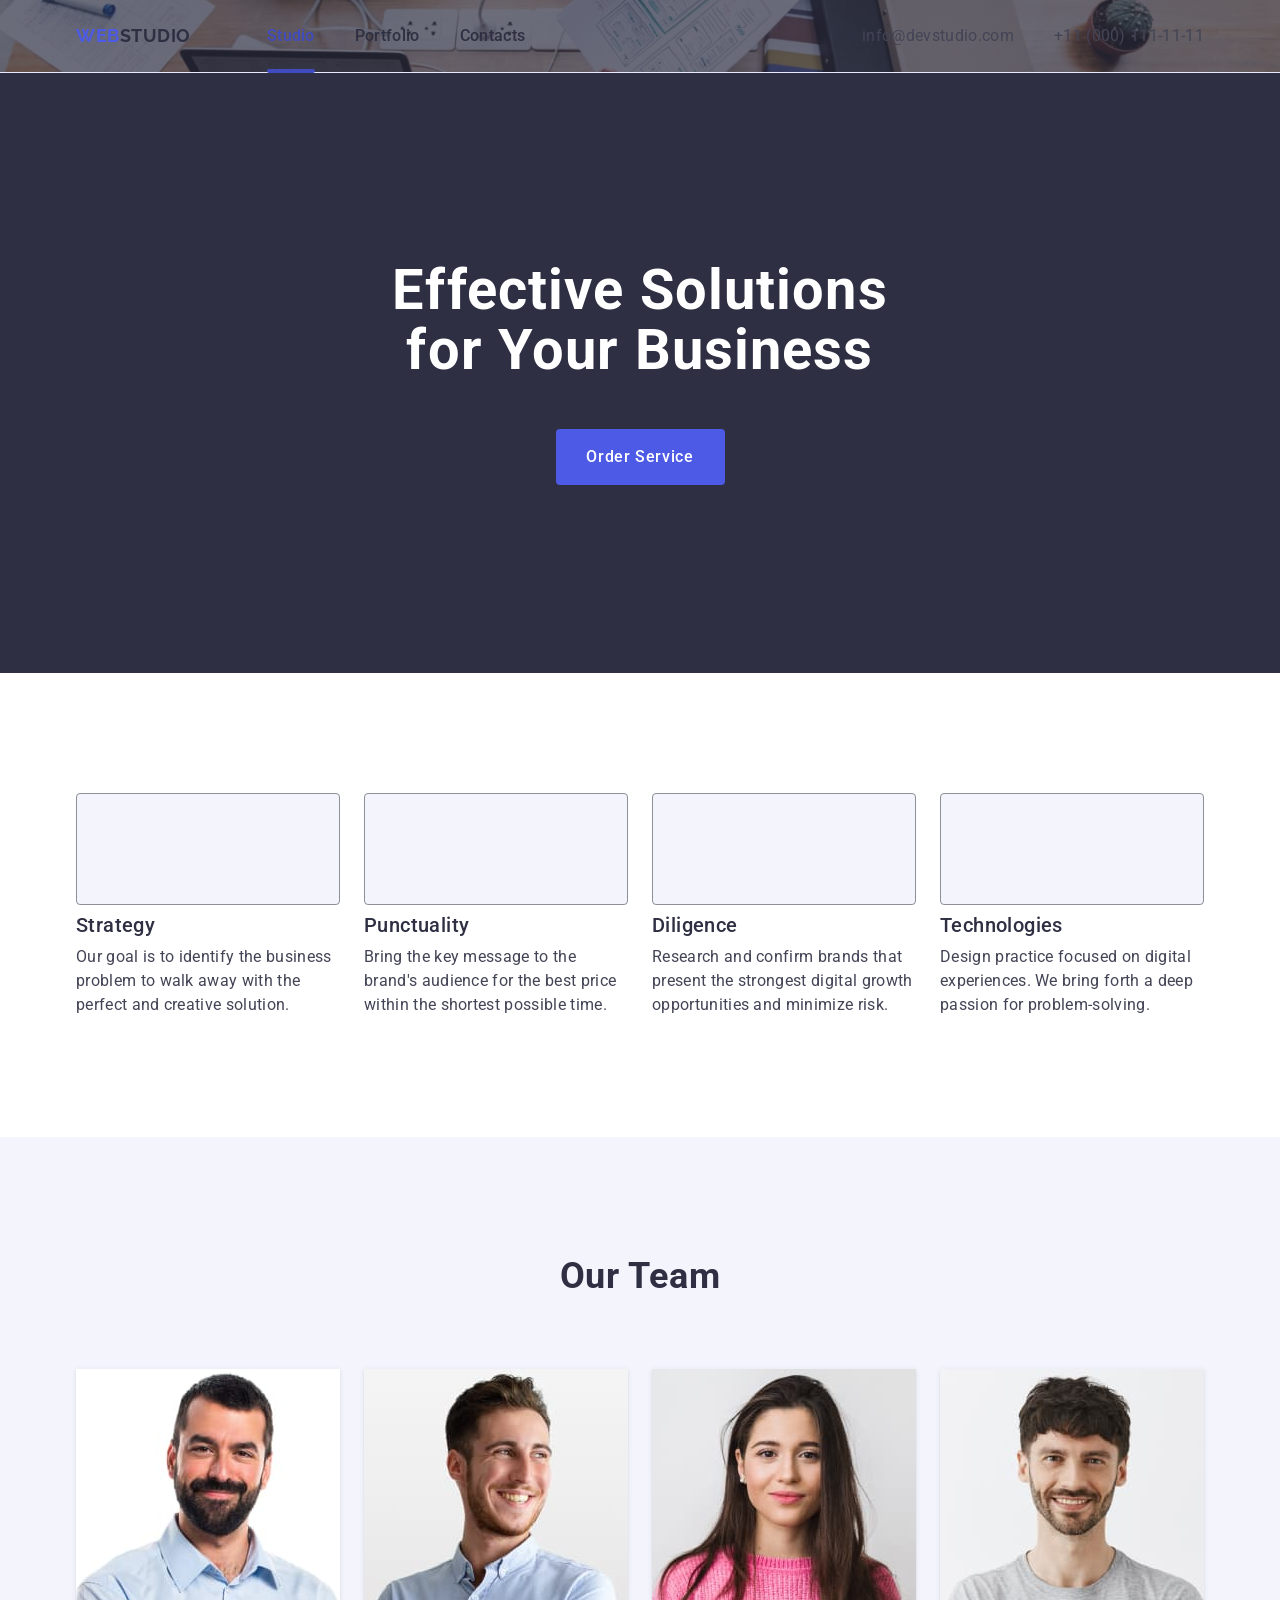
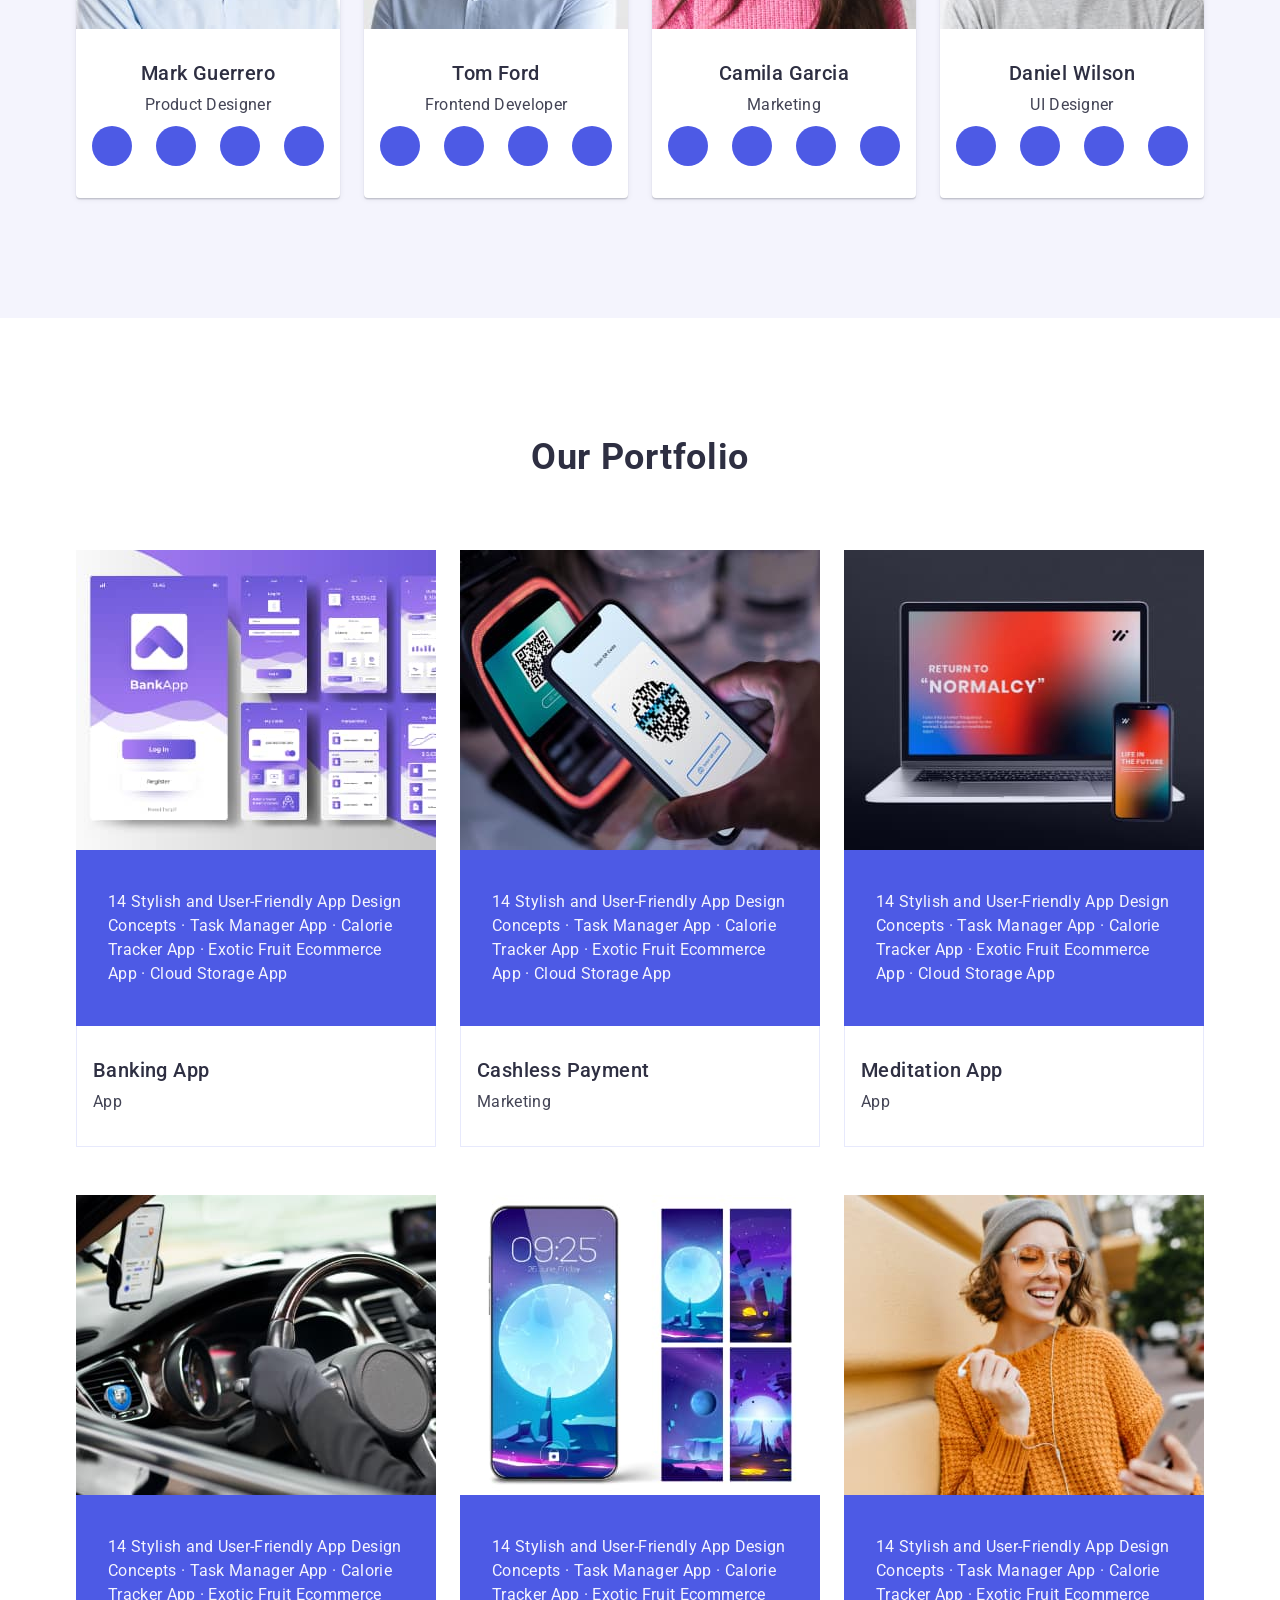
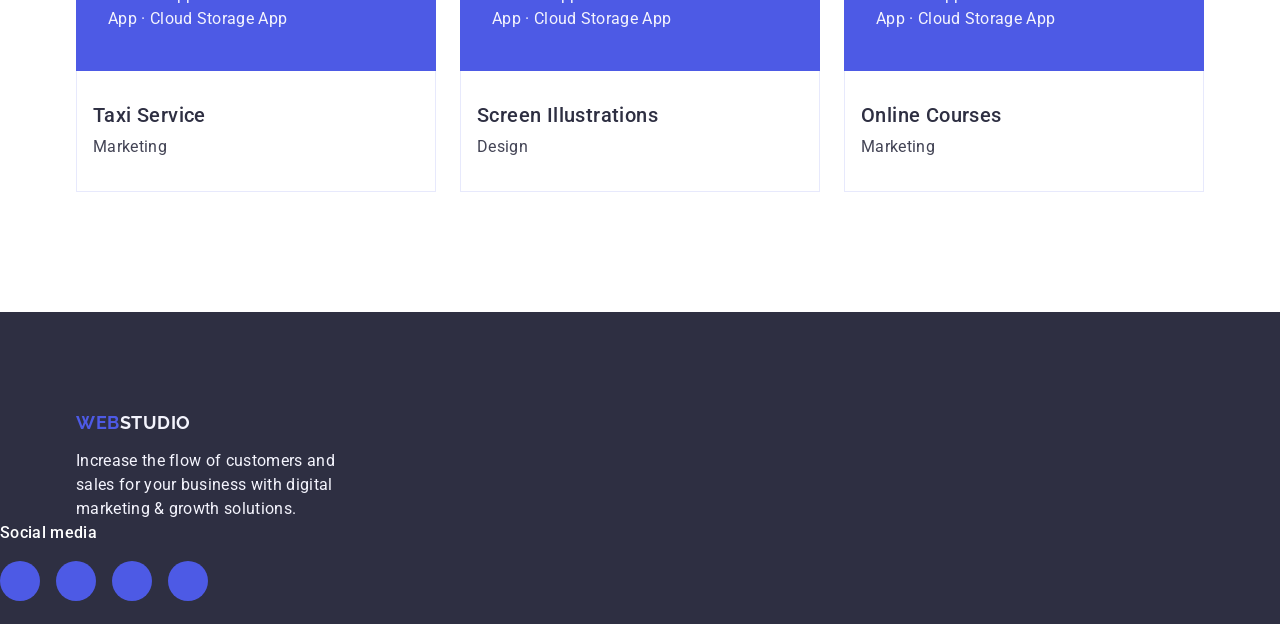
==== commit eefea33d: "commit numoero uno pierwsza sekcja style image-hero" ====
--- a/index.html
+++ b/index.html
@@ -123,28 +123,28 @@
                                 <li class="icon-social-media">
                                     <a href="https://instagram.com/" class="social-media-link" target="_blank">
                                         <svg class="traling-icons" width="16" height="16">
-                                            <use href=".images/Icons.svg#icon-instagram"></use>
+                                            <use href=".images/icons.svg#icon-instagram"></use>
                                         </svg>
                                     </a>
                                 </li>
                                 <li class="icon-social-media">
                                     <a href="https://www.twitter.com/" class="social-media-link" target="_blank">
                                         <svg class="traling-icons" width="16" height="16">
-                                            <use href="./images/Icons.svg#icon-twitter"></use>
+                                            <use href="./images/icons.svg#icon-twitter"></use>
                                         </svg>
                                     </a>
                                 </li>
                                 <li class="icon-social-media">
                                     <a href="https://www.facebook.com/" class="social-media-link" target="_blank">
                                         <svg class="traling-icons" width="16" height="16">
-                                            <use href="./images/Icons.svg#icon-facebook"></use>
+                                            <use href="./images/icons.svg#icon-facebook"></use>
                                         </svg>
                                     </a>
                                 </li>
                                 <li class="icon-social-media">
                                     <a href="https://linkedin.com/" class="social-media-link" target="_blank">
                                         <svg class="traling-icons" width="16" height="16">
-                                            <use href="./images/Icons.svg#icon-linkedin"></use>
+                                            <use href="./images/icons.svg#icon-linkedin"></use>
                                         </svg>
                                     </a>
                                 </li>
@@ -160,28 +160,28 @@
                                 <li class="icon-social-media">
                                     <a href="https://instagram.com/" class="social-media-link" target="_blank">
                                         <svg class="traling-icons" width="16" height="16">
-                                            <use href=".images/Icons.svg#icon-instagram"></use>
+                                            <use href=".images/icons.svg#icon-instagram"></use>
                                         </svg>
                                     </a>
                                 </li>
                                 <li class="icon-social-media">
                                     <a href="https://www.twitter.com/" class="social-media-link" target="_blank">
                                         <svg class="traling-icons" width="16" height="16">
-                                            <use href="./images/Icons.svg#icon-twitter"></use>
+                                            <use href="./images/icons.svg#icon-twitter"></use>
                                         </svg>
                                     </a>
                                 </li>
                                 <li class="icon-social-media">
                                     <a href="https://www.facebook.com/" class="social-media-link" target="_blank">
                                         <svg class="traling-icons" width="16" height="16">
-                                            <use href="./images/Icons.svg#icon-facebook"></use>
+                                            <use href="./images/icons.svg#icon-facebook"></use>
                                         </svg>
                                     </a>
                                 </li>
                                 <li class="icon-social-media">
                                     <a href="https://linkedin.com/" class="social-media-link" target="_blank">
                                         <svg class="traling-icons" width="16" height="16">
-                                            <use href="./images/Icons.svg#icon-linkedin"></use>
+                                            <use href="./images/icons.svg#icon-linkedin"></use>
                                         </svg>
                                     </a>
                                 </li>
@@ -197,28 +197,28 @@
                                 <li class="icon-social-media">
                                     <a href="https://instagram.com/" class="social-media-link" target="_blank">
                                         <svg class="traling-icons" width="16" height="16">
-                                            <use href=".images/Icons.svg#icon-instagram"></use>
+                                            <use href=".images/icons.svg#icon-instagram"></use>
                                         </svg>
                                     </a>
                                 </li>
                                 <li class="icon-social-media">
                                     <a href="https://www.twitter.com/" class="social-media-link" target="_blank">
                                         <svg class="traling-icons" width="16" height="16">
-                                            <use href="./images/Icons.svg#icon-twitter"></use>
+                                            <use href="./images/icons.svg#icon-twitter"></use>
                                         </svg>
                                     </a>
                                 </li>
                                 <li class="icon-social-media">
                                     <a href="https://www.facebook.com/" class="social-media-link" target="_blank">
                                         <svg class="traling-icons" width="16" height="16">
-                                            <use href="./images/Icons.svg#icon-facebook"></use>
+                                            <use href="./images/icons.svg#icon-facebook"></use>
                                         </svg>
                                     </a>
                                 </li>
                                 <li class="icon-social-media">
                                     <a href="https://linkedin.com/" class="social-media-link" target="_blank">
                                         <svg class="traling-icons" width="16" height="16">
-                                            <use href="./images/Icons.svg#icon-linkedin"></use>
+                                            <use href="./images/icons.svg#icon-linkedin"></use>
                                         </svg>
                                     </a>
                                 </li>
@@ -234,28 +234,28 @@
                                 <li class="icon-social-media">
                                     <a href="https://instagram.com/" class="social-media-link" target="_blank">
                                         <svg class="traling-icons" width="16" height="16">
-                                            <use href=".images/Icons.svg#icon-instagram"></use>
+                                            <use href=".images/icons.svg#icon-instagram"></use>
                                         </svg>
                                     </a>
                                 </li>
                                 <li class="icon-social-media">
                                     <a href="https://www.twitter.com/" class="social-media-link" target="_blank">
                                         <svg class="traling-icons" width="16" height="16">
-                                            <use href="./images/Icons.svg#icon-twitter"></use>
+                                            <use href="./images/icons.svg#icon-twitter"></use>
                                         </svg>
                                     </a>
                                 </li>
                                 <li class="icon-social-media">
                                     <a href="https://www.facebook.com/" class="social-media-link" target="_blank">
                                         <svg class="traling-icons" width="16" height="16">
-                                            <use href="./images/Icons.svg#icon-facebook"></use>
+                                            <use href="./images/icons.svg#icon-facebook"></use>
                                         </svg>
                                     </a>
                                 </li>
                                 <li class="icon-social-media">
                                     <a href="https://linkedin.com/" class="social-media-link" target="_blank">
                                         <svg class="traling-icons" width="16" height="16">
-                                            <use href="./images/Icons.svg#icon-linkedin"></use>
+                                            <use href="./images/icons.svg#icon-linkedin"></use>
                                         </svg>
                                     </a>
                                 </li>
@@ -347,28 +347,28 @@
                 <li class="icon-social-media">
                     <a href="https://www.instagram.com/" class="social-media-link" target="_blank">
                         <svg class="traling-icons" width="24" height="24">
-                            <use href="./images/Icons.svg#icon-instagram"></use>
+                            <use href="./images/icons.svg#icon-instagram"></use>
                         </svg>
                     </a>
                 </li>
                 <li class="icon-social-media">
                     <a href="https://www.twitter.com/" class="social-media-link" target="_blank">
                         <svg class="traling-icons" width="24" height="24">
-                            <use href="./images/Icons.svg#icon-twitter"></use>
+                            <use href="./images/icons.svg#icon-twitter"></use>
                         </svg>
                     </a>
                 </li>
                 <li class="icon-social-media">
                     <a href="https://www.facebook.com/" class="social-media-link" target="_blank">
                         <svg class="traling-icons" width="24" height="24">
-                            <use href="./images/Icons.svg#icon-facebook"></use>
+                            <use href="./images/icons.svg#icon-facebook"></use>
                         </svg>
                     </a>
                 </li>
                 <li class="icon-social-media">
                     <a href="https://www.linkedin.com/" class="social-media-link" target="_blank">
                         <svg class="traling-icons" width="24" height="24">
-                            <use href="./images/Icons.svg#icon-linkedin"></use>
+                            <use href="./images/icons.svg#icon-linkedin"></use>
                         </svg>
                     </a>
                 </li>
--- a/css/styles.css
+++ b/css/styles.css
@@ -23,8 +23,12 @@
 
 .first-line {
 	border-bottom: 1px solid #e7e9fc;
-	box-shadow: 0 2px 1px rgba(46, 47, 66, 0.08),
-	0 1px 1px rgba(46, 47, 66, 0.16), 0 1px 6px rgba(46, 47, 66, 0.08);
+	background-image: linear-gradient(rgba(46, 47, 66, 0.7), rgba(46, 47, 66, 0.7)), url(../images/hero-image.jpg);
+	max-width: 1440px;
+	background-repeat: no-repeat;
+	background-position: center;
+	background-size: cover;
+	transition: background-color 250ms cubic-bezier(0.4, 0, 0.2, 1);
 }
 
 .div-container {
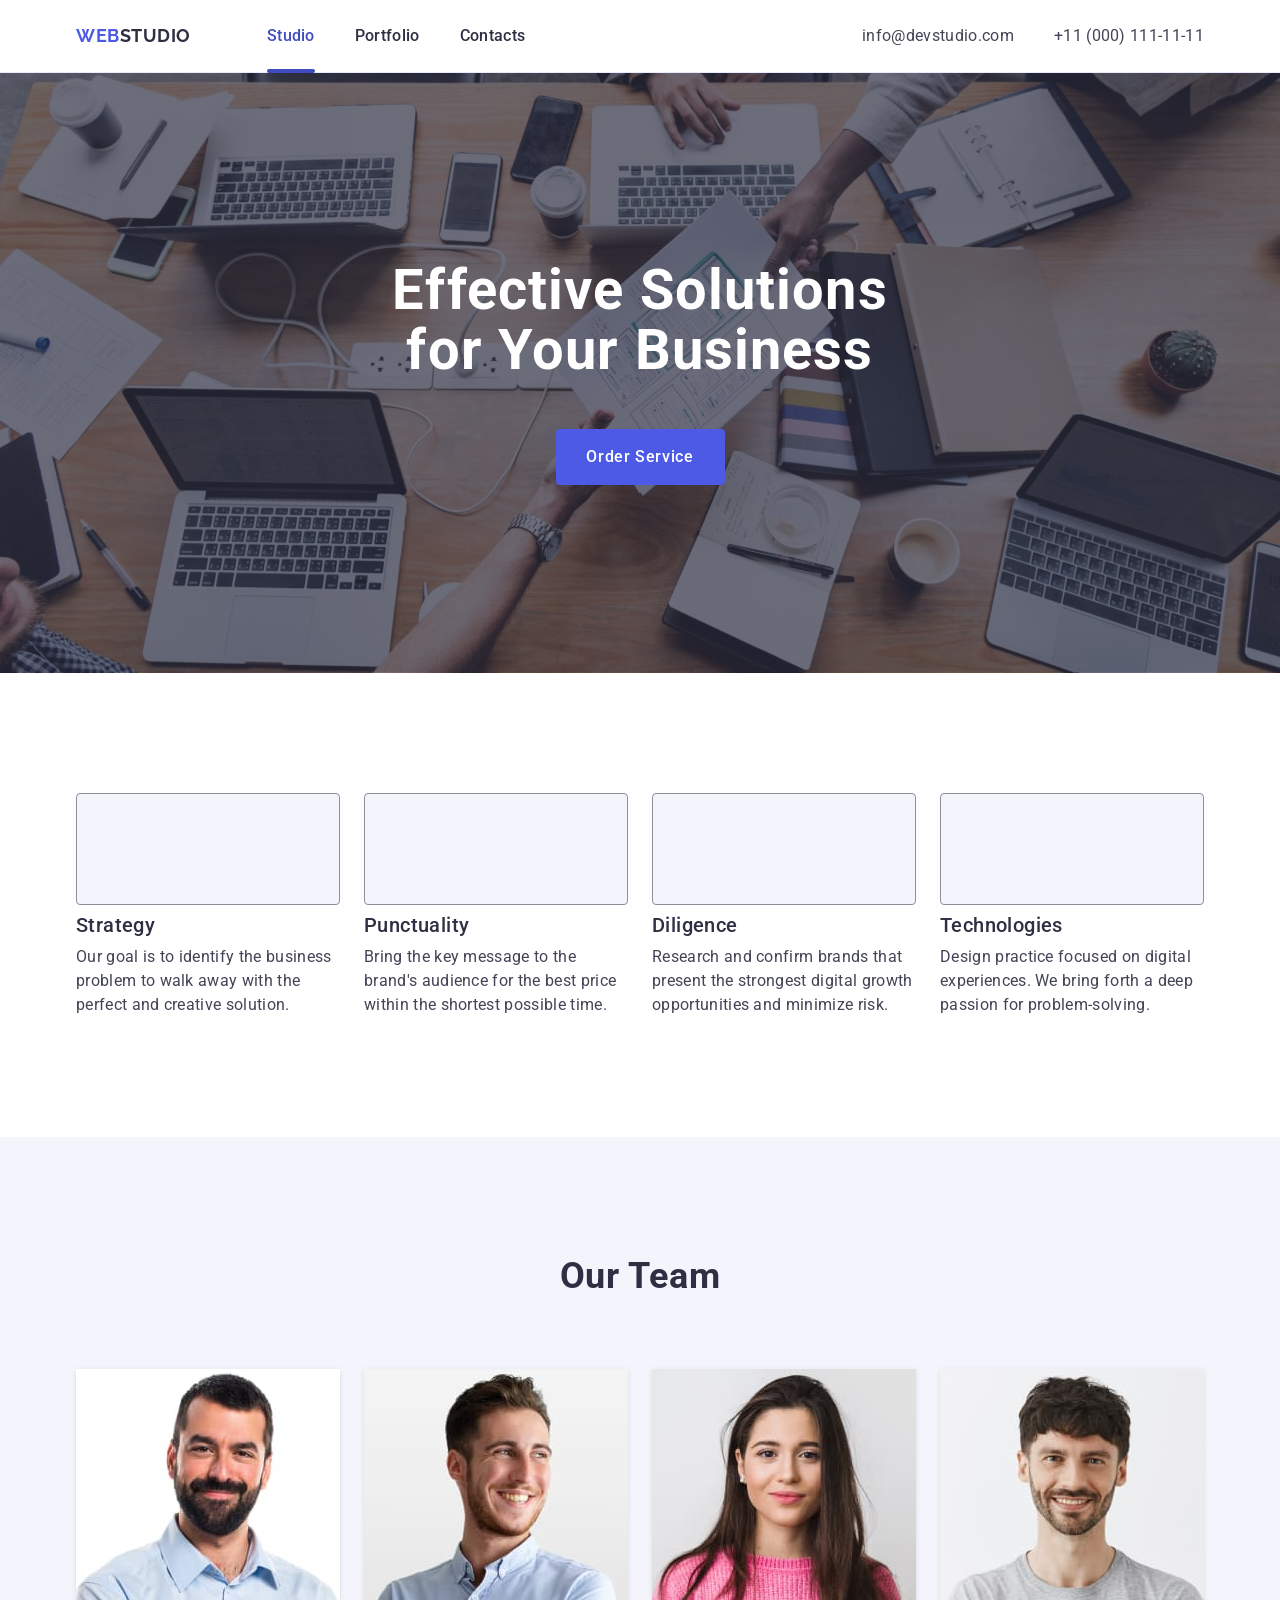
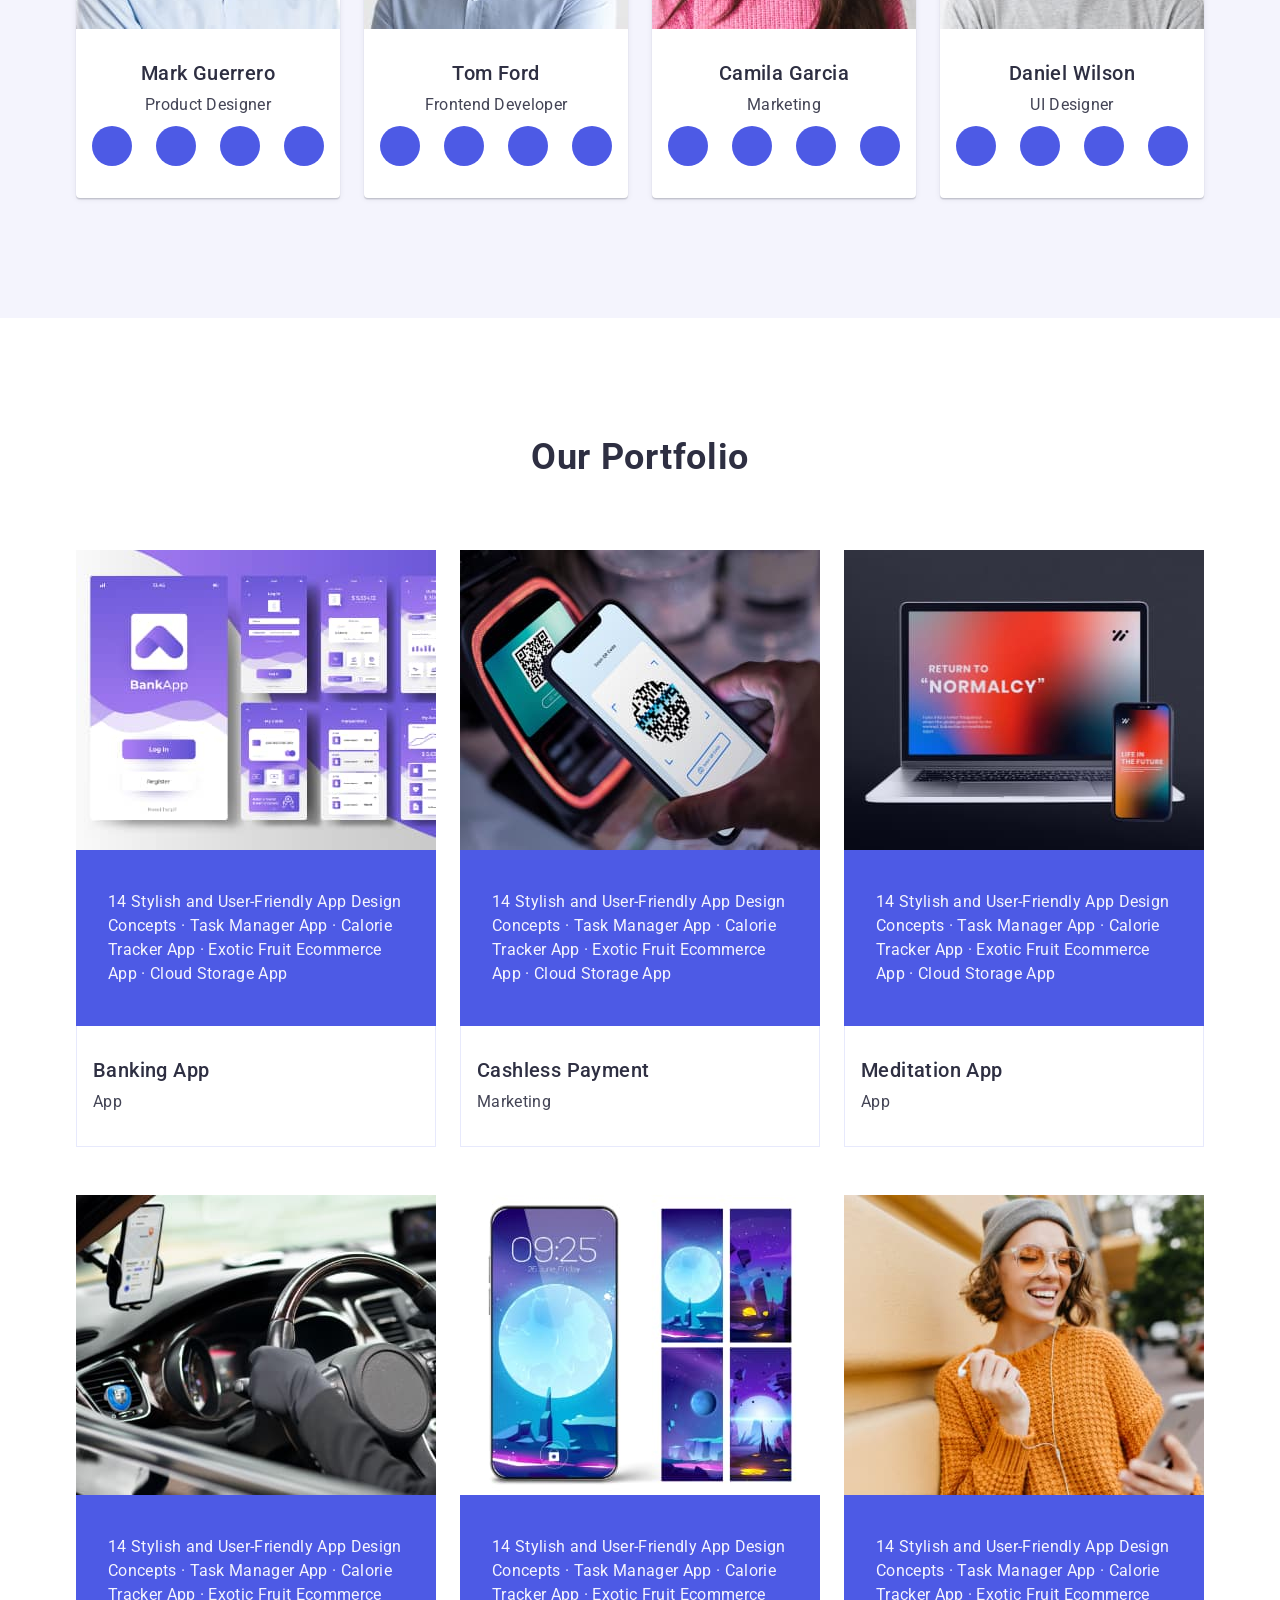
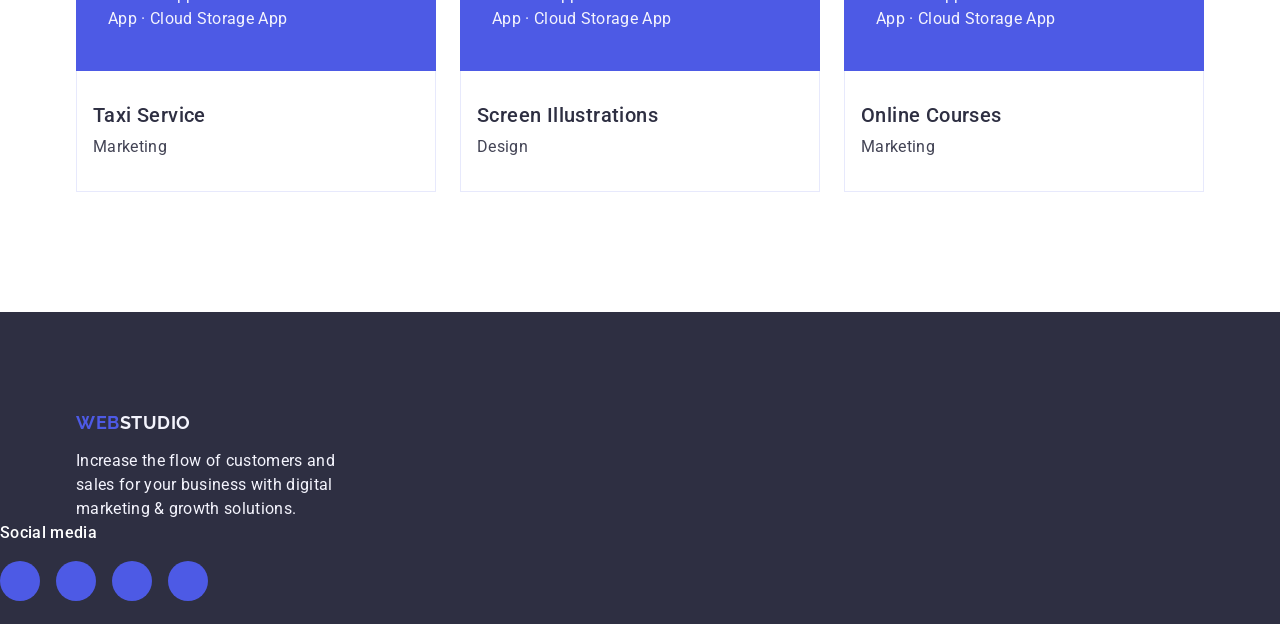
==== commit a3bd1d71: "commit numero 9 trzecia sekcja: background color slash /" ====
--- a/index.html
+++ b/index.html
@@ -123,7 +123,7 @@
                                 <li class="icon-social-media">
                                     <a href="https://instagram.com/" class="social-media-link" target="_blank">
                                         <svg class="traling-icons" width="16" height="16">
-                                            <use href=".images/icons.svg#icon-instagram"></use>
+                                            <use href="./images/icons.svg#icon-instagram"></use>
                                         </svg>
                                     </a>
                                 </li>
@@ -160,7 +160,7 @@
                                 <li class="icon-social-media">
                                     <a href="https://instagram.com/" class="social-media-link" target="_blank">
                                         <svg class="traling-icons" width="16" height="16">
-                                            <use href=".images/icons.svg#icon-instagram"></use>
+                                            <use href="./images/icons.svg#icon-instagram"></use>
                                         </svg>
                                     </a>
                                 </li>
@@ -197,7 +197,7 @@
                                 <li class="icon-social-media">
                                     <a href="https://instagram.com/" class="social-media-link" target="_blank">
                                         <svg class="traling-icons" width="16" height="16">
-                                            <use href=".images/icons.svg#icon-instagram"></use>
+                                            <use href="./images/icons.svg#icon-instagram"></use>
                                         </svg>
                                     </a>
                                 </li>
@@ -234,7 +234,7 @@
                                 <li class="icon-social-media">
                                     <a href="https://instagram.com/" class="social-media-link" target="_blank">
                                         <svg class="traling-icons" width="16" height="16">
-                                            <use href=".images/icons.svg#icon-instagram"></use>
+                                            <use href="./images/icons.svg#icon-instagram"></use>
                                         </svg>
                                     </a>
                                 </li>
--- a/css/styles.css
+++ b/css/styles.css
@@ -23,12 +23,7 @@
 
 .first-line {
 	border-bottom: 1px solid #e7e9fc;
-	background-image: linear-gradient(rgba(46, 47, 66, 0.7), rgba(46, 47, 66, 0.7)), url(../images/hero-image.jpg);
-	max-width: 1440px;
-	background-repeat: no-repeat;
-	background-position: center;
-	background-size: cover;
-	transition: background-color 250ms cubic-bezier(0.4, 0, 0.2, 1);
+	box-shadow: 0 2px 1px rgba(46, 47, 66, 0.08), 0 1px 1px rgba(46, 47, 66, 0.16), 0 1px 6px rgba(46, 47, 66, 0.08);
 }
 
 .div-container {
@@ -94,6 +89,7 @@
 .studio-link {
 	position: relative;
 	color: #404bbf;
+	transition: color 250ms cubic-bezier(0.4, 0, 0.2, 1);
 }
 
 .studio-link::after {
@@ -130,6 +126,7 @@
 	letter-spacing: 0.02em;
 	text-decoration: none;
 	color: #434455;
+	transition: color 250ms cubic-bezier(0.4, 0, 0.2, 1);
 }
 
 .contact:hover,
@@ -141,6 +138,12 @@
 	background-color: #2e2f42;
 	text-align: center;
 	padding: 188px 0;
+	background-image: linear-gradient(rgba(46, 47, 66, 0.7), rgba(46, 47, 66, 0.7)), url(../images/hero-image.jpg);
+	max-width: 1440px;
+	background-repeat: no-repeat;
+	background-position: center;
+	background-size: cover;
+	transition: background-color 250ms cubic-bezier(0.4, 0, 0.2, 1);
 }
 
 .page-title {
@@ -171,6 +174,7 @@
 	height: 56px;
 	border: none;
 	min-width: 169px;
+	transition: background-color 250ms cubic-bezier(0.4, 0, 0.2, 1);
 }
 .section-text {
 	padding: 120px 0 120px 0;
@@ -324,6 +328,12 @@
 	height: 100%;
 	background-color: #4d5ae5;
 	border-radius: 50%;
+	transition: background-color 250ms cubic-bezier(0.4, 0, 0.2, 1)
+}
+
+.social-media-link:hover,
+.social-media-link:focus {
+	background-color: #404bbf;
 }
 
 .traling-icons {
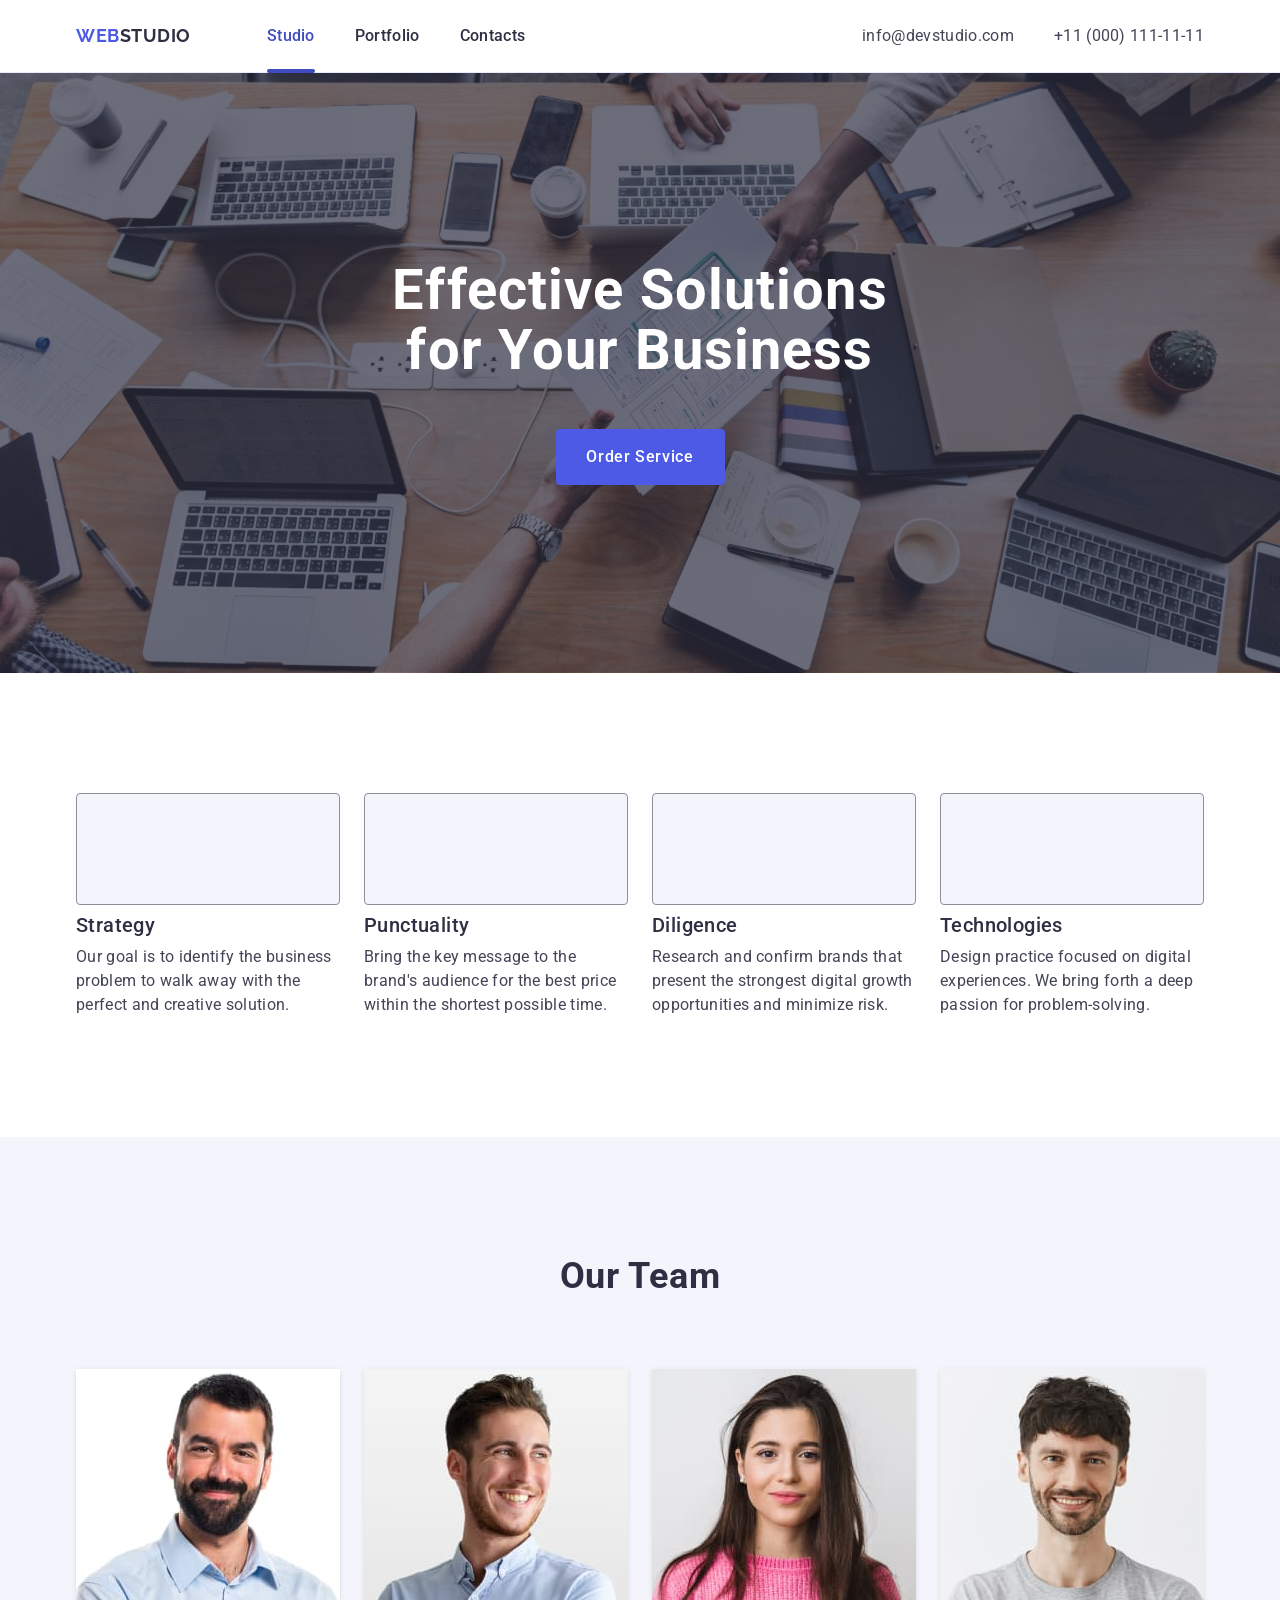
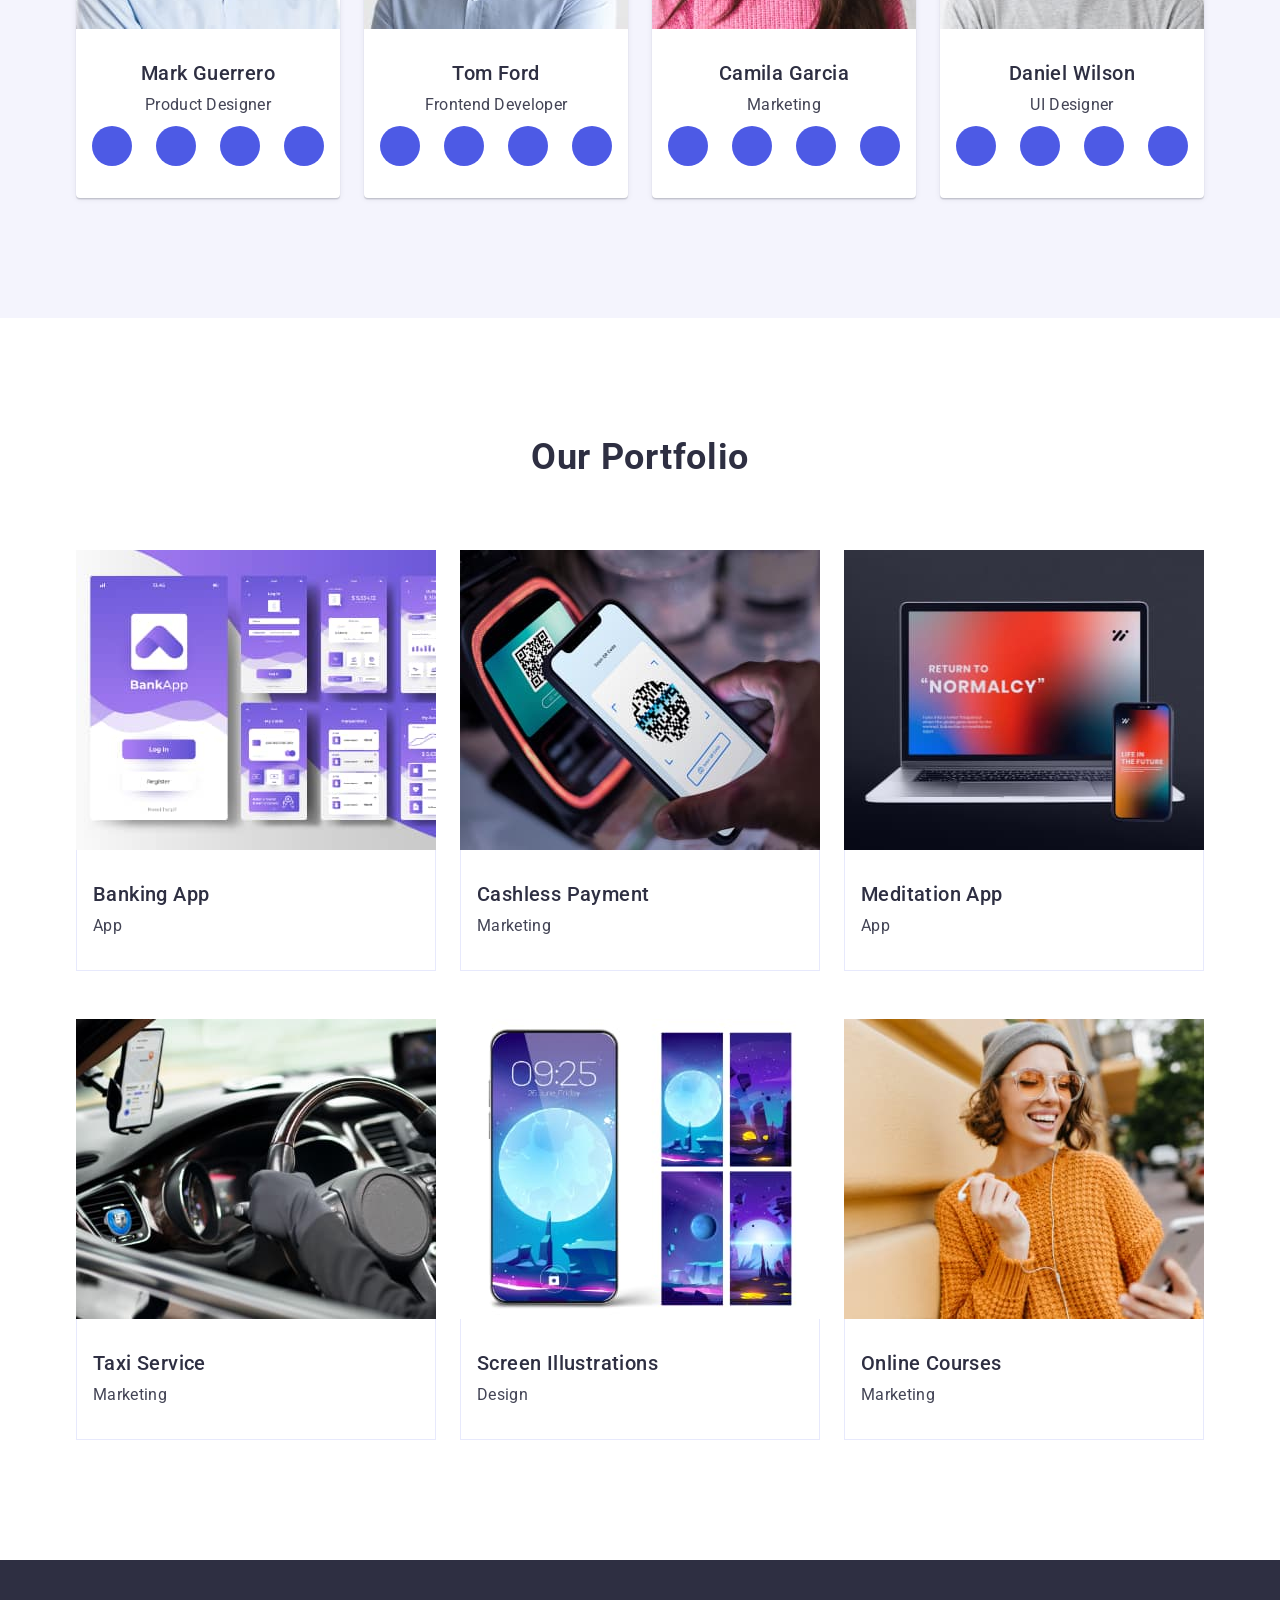
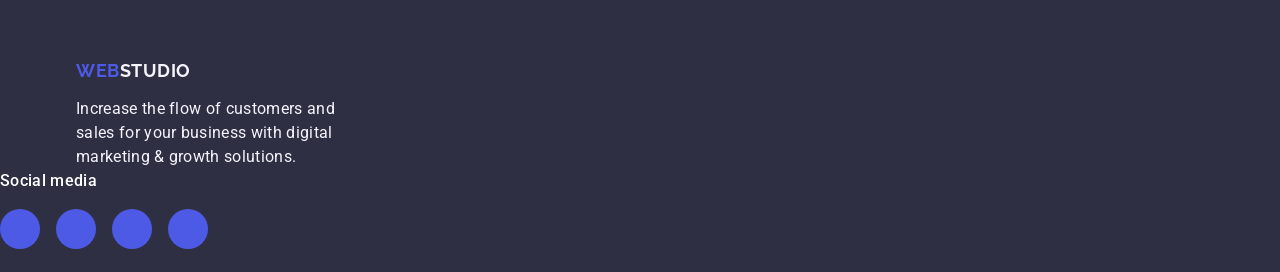
==== commit eaf8a7a1: "commit numero 14 footer" ====
--- a/index.html
+++ b/index.html
@@ -336,14 +336,16 @@
     </main>
     <!--sekcja footer-->
     <footer class="footer">
-        <div class="container">
-            <a href="./index.html" class="web web-footer">Web<span class="footer-studio">Studio</span></a>
-            <p class="footer-text">Increase the flow of customers and sales for your business with digital marketing &
+        <div class="container div-footer-social-media">
+            <div class="div-logo-paragraph">
+                <a href="./index.html" class="web web-footer">Web<span class="footer-studio">Studio</span></a>
+                <p class="footer-text">Increase the flow of customers and sales for your business with digital marketing &
                 growth solutions.</p>
+            </div>
         </div>
-        <div class="div-footer-social-media">
-            <p class="text-social-media-footer">Social media</p>
-            <ul class="list-social-media-footer">
+        <div class="div-social-media">
+            <p class="text-media-footer">Social media</p>
+            <ul class="list-media-footer">
                 <li class="icon-social-media">
                     <a href="https://www.instagram.com/" class="social-media-link" target="_blank">
                         <svg class="traling-icons" width="24" height="24">
--- a/css/styles.css
+++ b/css/styles.css
@@ -368,6 +368,13 @@
 
 .portfolio-item {
 	width: calc((100% - 48px) / 3);
+    transition: box-shadow 250ms cubic-bezier(0.4, 0, 0.2, 1);
+}
+
+.portfolio-item:hover,
+.portfolio-item:focus {
+	box-shadow: 0 2px 1px 0 rgba(46, 47, 66, 0.08),
+        0 1px 1px 0 rgba(46, 47, 66, 0.16), 0 1px 6px 0 rgba(46, 47, 66, 0.08);
 }
 
 .hidden-card {
@@ -385,6 +392,13 @@
 	height: 100%;
 	width: 100%;
 	top: 0;
+	transform: translateY(100%);
+	transition: transform 250ms cubic-bezier(0.4, 0, 0.2, 1);
+	position: absolute;
+}
+
+.portfolio-item:hover .hidden-text {
+	transform: translateY(0%);
 }
 
 .div-row {
@@ -447,17 +461,25 @@
 	width: 264px;
 }
 
-.text-social-media-footer {
-	font-size: 16px;
-	font-weight: 500;
-	color: #fff;
-	line-height: 1.5;
-	letter-spacing: 0.02em;
+.div-footer-social-media {
+	display: flex;
+	align-items: baseline;
+}
+
+.div-logo-paragraph {
+	margin-right: 120px;
+}
+
+.text-media-footer {
+	font-weight: 500;
+	font-size: 16px;
+	line-height: 1.5;
+	letter-spacing: 0.02em;
+	color: #FFFFFF;
 	margin-bottom: 16px;
 }
 
-.list-social-media-footer {
+.list-media-footer {
 	display: flex;
 	gap: 16px;
-}
-
+}
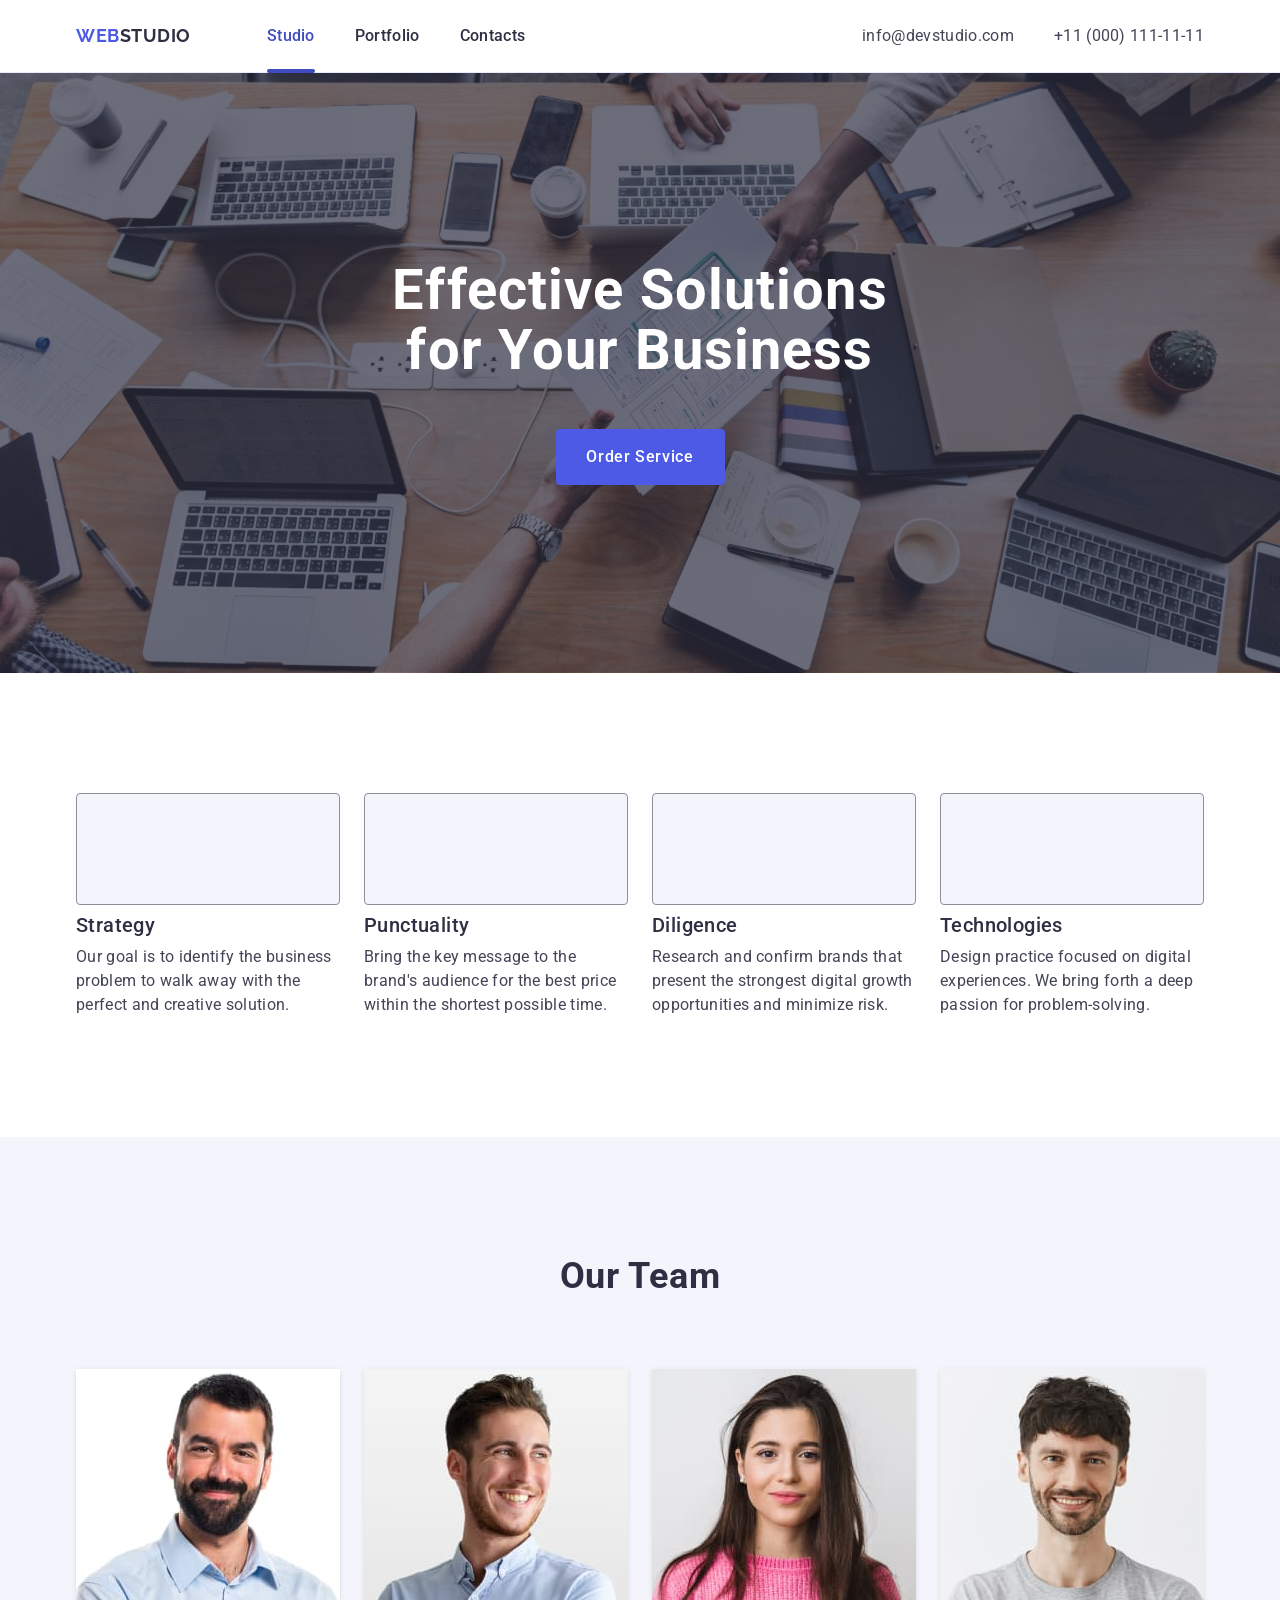
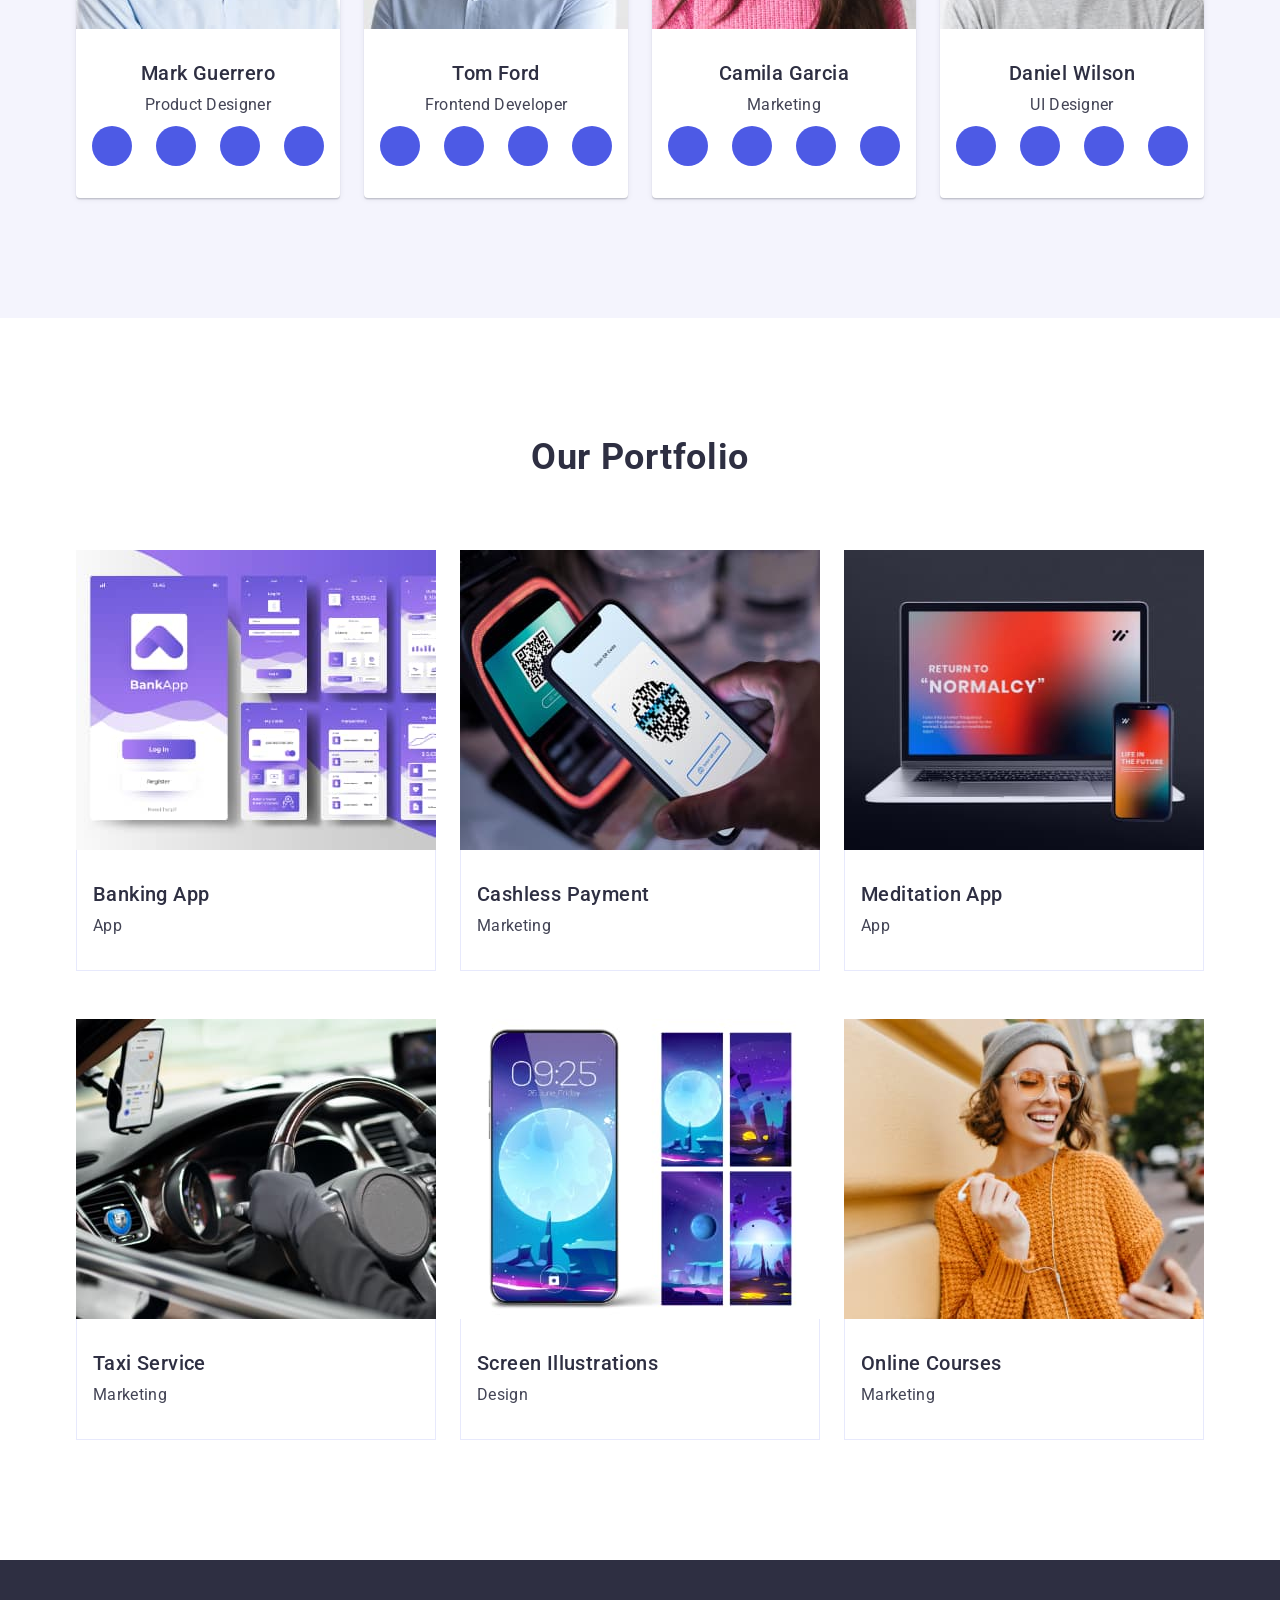
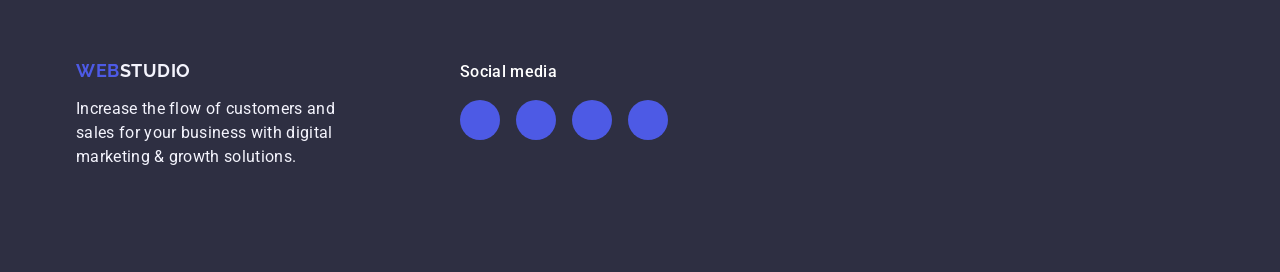
==== commit 152354d4: "commit numero 14 dodanie /div T.T do footer" ====
--- a/index.html
+++ b/index.html
@@ -342,39 +342,39 @@
                 <p class="footer-text">Increase the flow of customers and sales for your business with digital marketing &
                 growth solutions.</p>
             </div>
-        </div>
-        <div class="div-social-media">
-            <p class="text-media-footer">Social media</p>
-            <ul class="list-media-footer">
-                <li class="icon-social-media">
-                    <a href="https://www.instagram.com/" class="social-media-link" target="_blank">
-                        <svg class="traling-icons" width="24" height="24">
-                            <use href="./images/icons.svg#icon-instagram"></use>
-                        </svg>
-                    </a>
-                </li>
-                <li class="icon-social-media">
-                    <a href="https://www.twitter.com/" class="social-media-link" target="_blank">
-                        <svg class="traling-icons" width="24" height="24">
-                            <use href="./images/icons.svg#icon-twitter"></use>
-                        </svg>
-                    </a>
-                </li>
-                <li class="icon-social-media">
-                    <a href="https://www.facebook.com/" class="social-media-link" target="_blank">
-                        <svg class="traling-icons" width="24" height="24">
-                            <use href="./images/icons.svg#icon-facebook"></use>
-                        </svg>
-                    </a>
-                </li>
-                <li class="icon-social-media">
-                    <a href="https://www.linkedin.com/" class="social-media-link" target="_blank">
-                        <svg class="traling-icons" width="24" height="24">
-                            <use href="./images/icons.svg#icon-linkedin"></use>
-                        </svg>
-                    </a>
-                </li>
-            </ul>
+        	<div class="div-social-media">
+            		<p class="text-media-footer">Social media</p>
+            		<ul class="list-media-footer">
+                		<li class="icon-social-media">
+                    			<a href="https://www.instagram.com/" class="social-media-link" target="_blank">
+                        			<svg class="traling-icons" width="24" height="24">
+                            			<use href="./images/icons.svg#icon-instagram"></use>
+                        			</svg>
+                    			</a>
+                		</li>
+                		<li class="icon-social-media">
+                    			<a href="https://www.twitter.com/" class="social-media-link" target="_blank">
+                        			<svg class="traling-icons" width="24" height="24">
+                            			<use href="./images/icons.svg#icon-twitter"></use>
+                        			</svg>
+                    			</a>
+                		</li>
+                		<li class="icon-social-media">
+                    			<a href="https://www.facebook.com/" class="social-media-link" target="_blank">
+                        			<svg class="traling-icons" width="24" height="24">
+                            			<use href="./images/icons.svg#icon-facebook"></use>
+                        			</svg>
+                    			</a>
+                		</li>
+                		<li class="icon-social-media">
+                    			<a href="https://www.linkedin.com/" class="social-media-link" target="_blank">
+                        			<svg class="traling-icons" width="24" height="24">
+                            			<use href="./images/icons.svg#icon-linkedin"></use>
+                        			</svg>
+                    			</a>
+                		</li>
+            		</ul>
+        	</div>
         </div>
     </footer>
 </body>
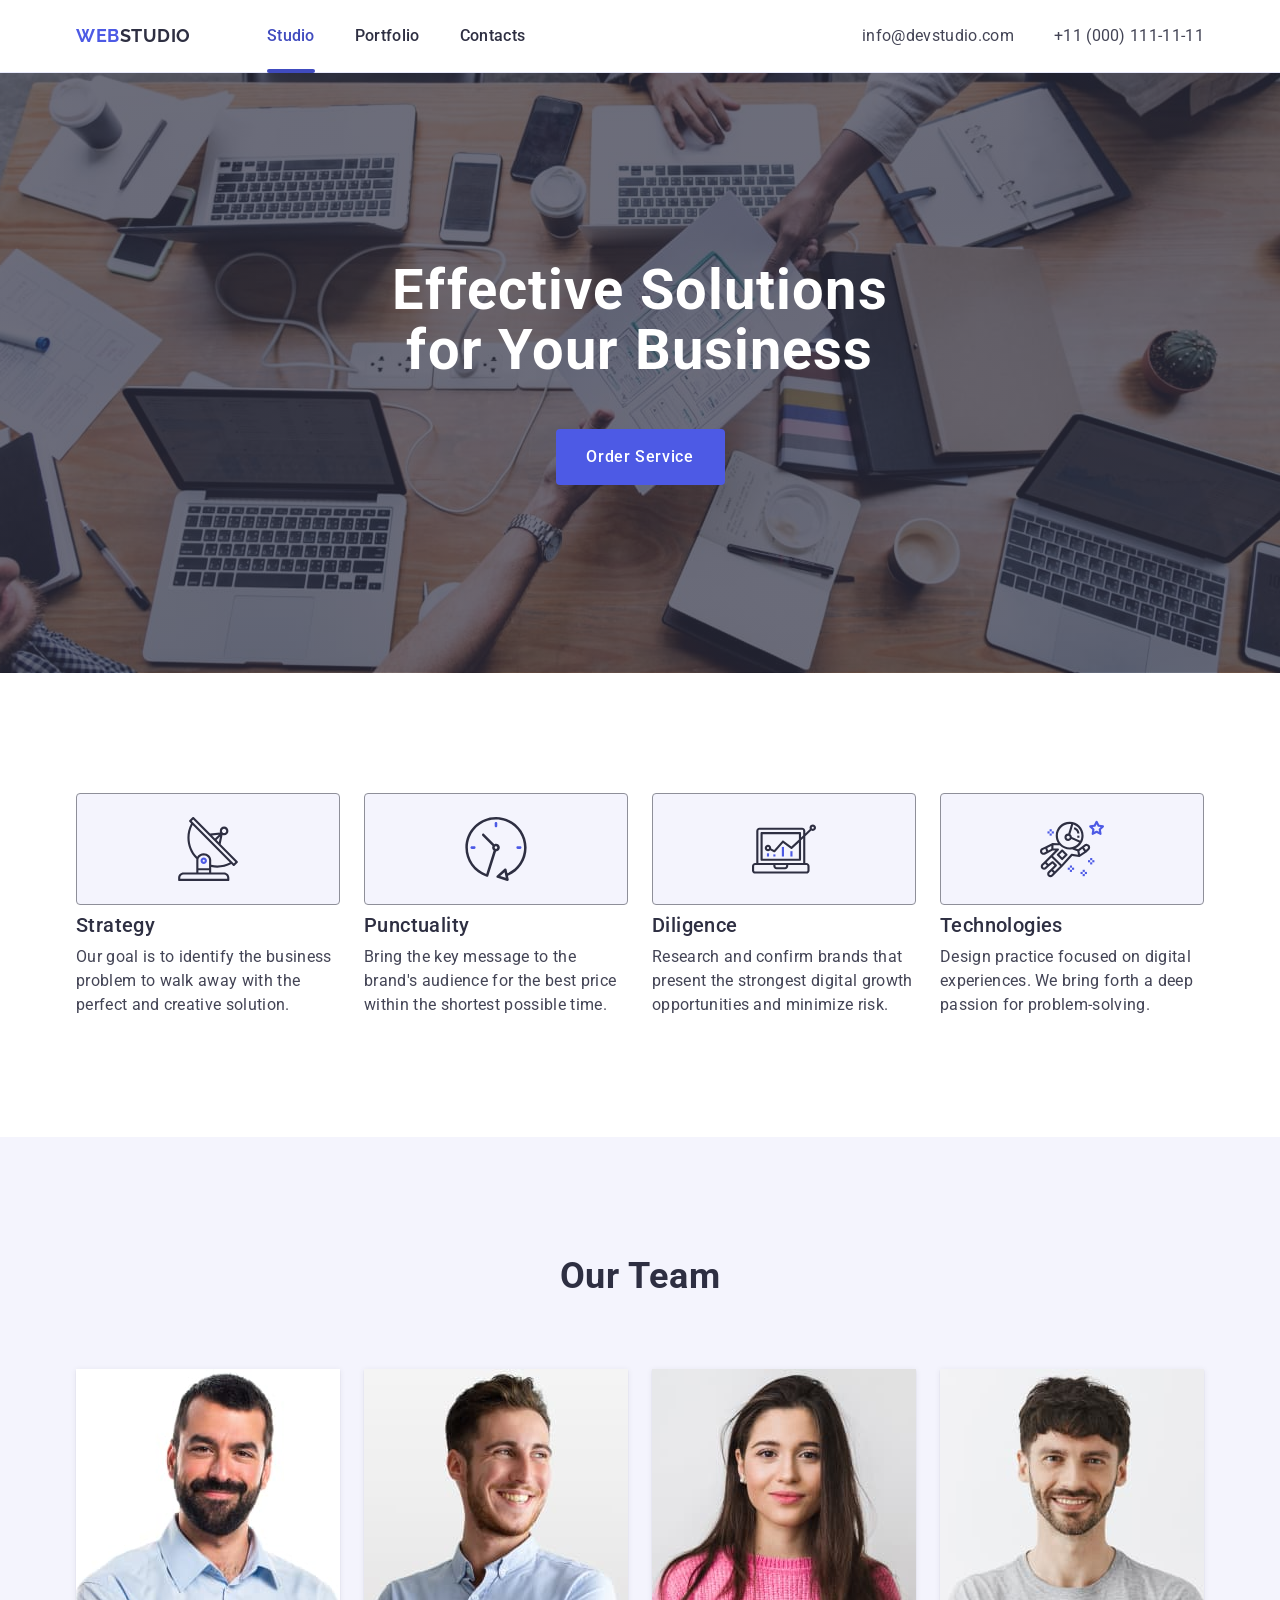
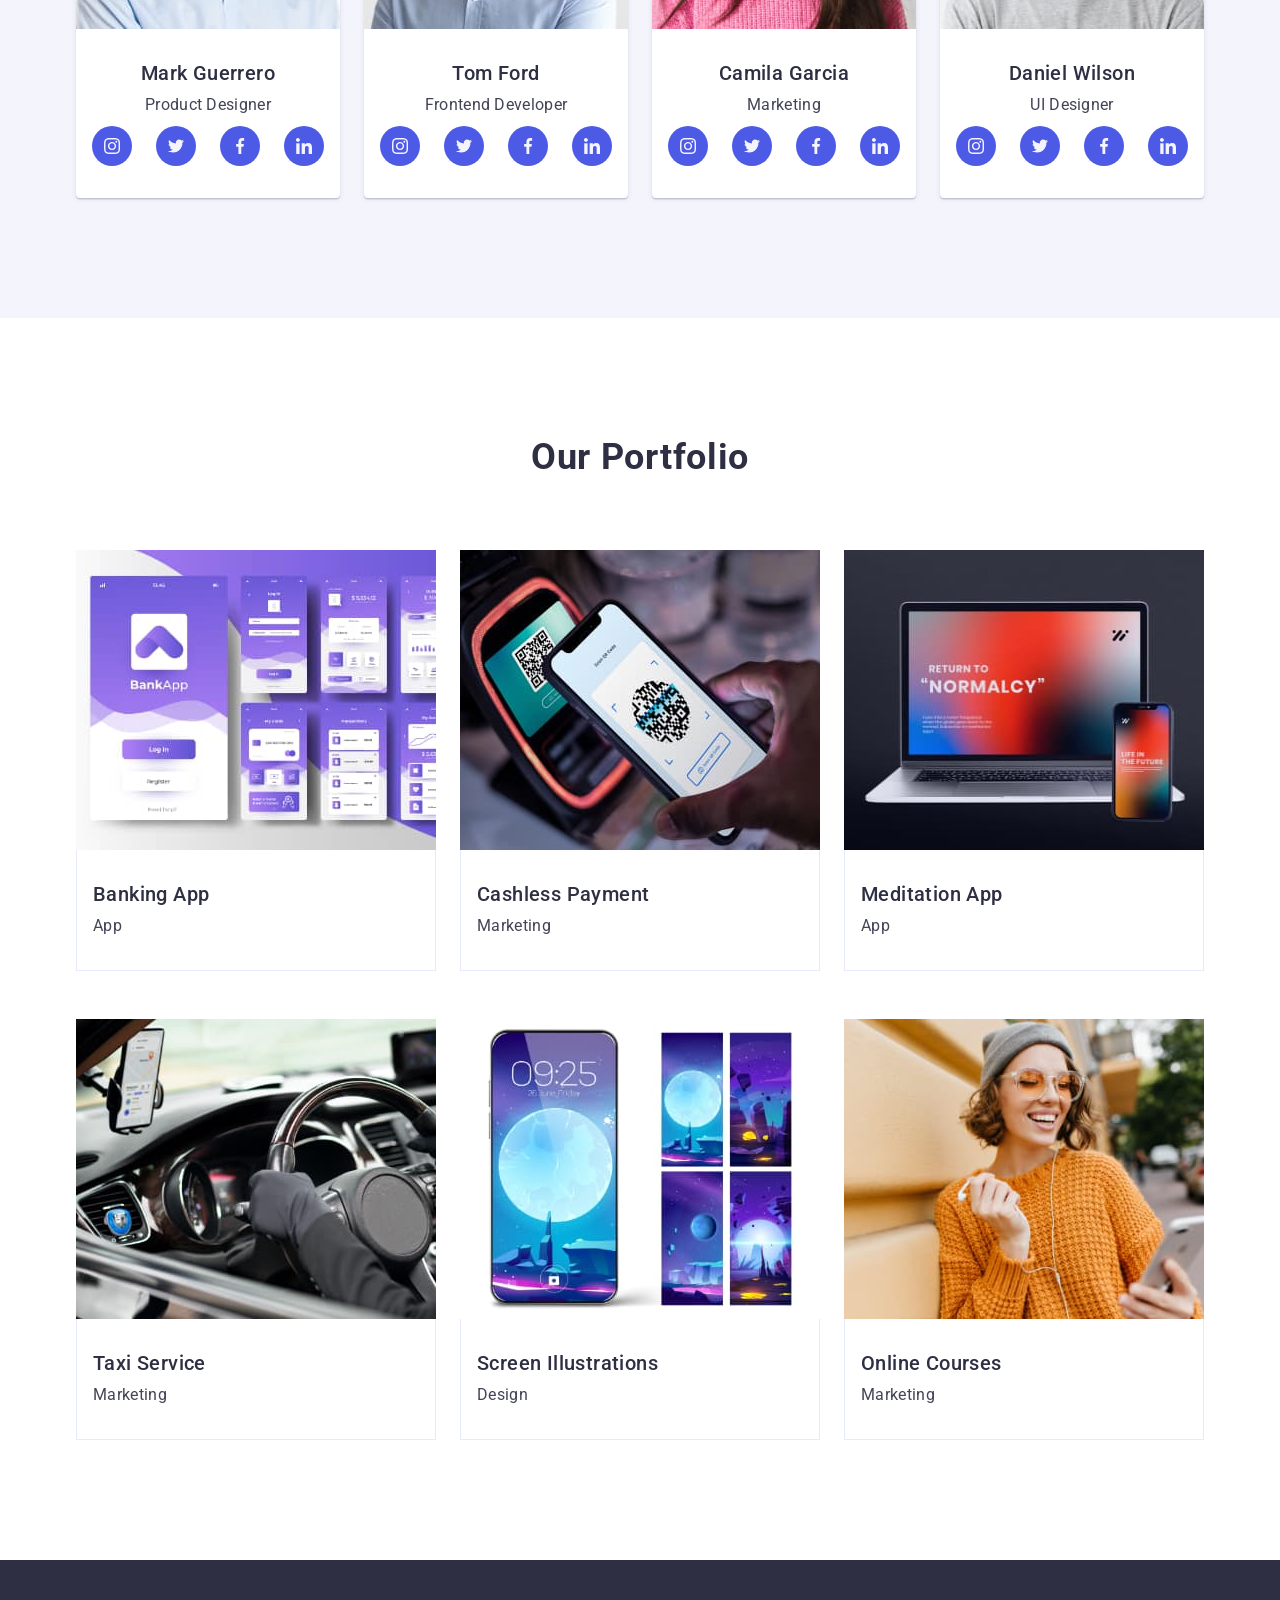
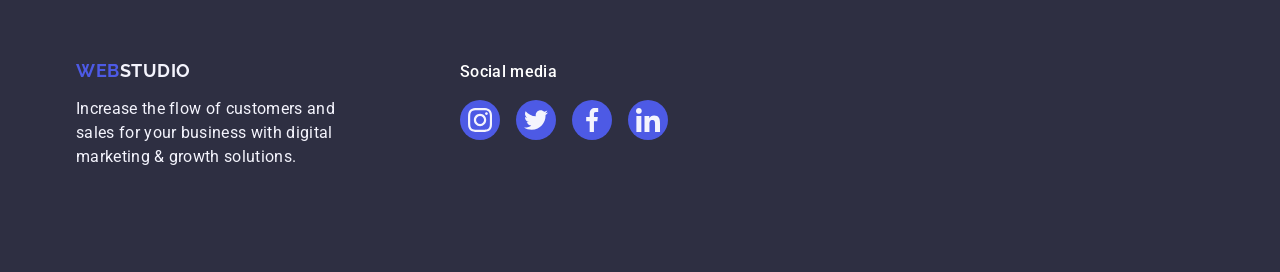
==== commit 05cfe9cd: "commit numero 14... I guess dodanie .icons do ikon xD usuniecie max-width 1440px" ====
--- a/index.html
+++ b/index.html
@@ -64,7 +64,7 @@
                     <li class="list-item">
                         <div class="div-list-icon">
                             <svg class="list-icon" width="64" height="64">
-                                <use href="./images/Icons.svg#icon-antenna.icon"></use>
+                                <use href="./images/icons.svg#icon-antenna.icon"></use>
                             </svg>
                         </div>
                         <h3 class="title">Strategy</h3>
@@ -74,7 +74,7 @@
                     <li class="list-item">
                         <div class="div-list-icon">
                             <svg class="list-icon" width="64" height="64">
-                                <use href="./images/Icons.svg#icon-clock.icon"></use>
+                                <use href="./images/icons.svg#icon-clock.icon"></use>
                             </svg>
                         </div>
                         <h3 class="title">Punctuality</h3>
@@ -86,7 +86,7 @@
                     <li class="list-item">
                         <div class="div-list-icon">
                             <svg class="list-icon" width="64" height="64">
-                                <use href="./images/Icons.svg#icon-diagram.icon"></use>
+                                <use href="./images/icons.svg#icon-diagram.icon"></use>
                             </svg>
                         </div>
                         <h3 class="title">Diligence</h3>
@@ -98,7 +98,7 @@
                     <li class="list-item">
                         <div class="div-list-icon">
                             <svg class="list-icon" width="64" height="64">
-                                <use href="./images/Icons.svg#icon-astronaut.icon"></use>
+                                <use href="./images/icons.svg#icon-astronaut.icon"></use>
                             </svg>
                         </div>
                         <h3 class="title">Technologies</h3>
@@ -123,28 +123,28 @@
                                 <li class="icon-social-media">
                                     <a href="https://instagram.com/" class="social-media-link" target="_blank">
                                         <svg class="traling-icons" width="16" height="16">
-                                            <use href="./images/icons.svg#icon-instagram"></use>
+                                            <use href="./images/icons.svg#icon-instagram.icon"></use>
                                         </svg>
                                     </a>
                                 </li>
                                 <li class="icon-social-media">
                                     <a href="https://www.twitter.com/" class="social-media-link" target="_blank">
                                         <svg class="traling-icons" width="16" height="16">
-                                            <use href="./images/icons.svg#icon-twitter"></use>
+                                            <use href="./images/icons.svg#icon-twitter.icon"></use>
                                         </svg>
                                     </a>
                                 </li>
                                 <li class="icon-social-media">
                                     <a href="https://www.facebook.com/" class="social-media-link" target="_blank">
                                         <svg class="traling-icons" width="16" height="16">
-                                            <use href="./images/icons.svg#icon-facebook"></use>
+                                            <use href="./images/icons.svg#icon-facebook.icon"></use>
                                         </svg>
                                     </a>
                                 </li>
                                 <li class="icon-social-media">
                                     <a href="https://linkedin.com/" class="social-media-link" target="_blank">
                                         <svg class="traling-icons" width="16" height="16">
-                                            <use href="./images/icons.svg#icon-linkedin"></use>
+                                            <use href="./images/icons.svg#icon-linkedin.icon"></use>
                                         </svg>
                                     </a>
                                 </li>
@@ -160,28 +160,28 @@
                                 <li class="icon-social-media">
                                     <a href="https://instagram.com/" class="social-media-link" target="_blank">
                                         <svg class="traling-icons" width="16" height="16">
-                                            <use href="./images/icons.svg#icon-instagram"></use>
+                                            <use href="./images/icons.svg#icon-instagram.icon"></use>
                                         </svg>
                                     </a>
                                 </li>
                                 <li class="icon-social-media">
                                     <a href="https://www.twitter.com/" class="social-media-link" target="_blank">
                                         <svg class="traling-icons" width="16" height="16">
-                                            <use href="./images/icons.svg#icon-twitter"></use>
+                                            <use href="./images/icons.svg#icon-twitter.icon"></use>
                                         </svg>
                                     </a>
                                 </li>
                                 <li class="icon-social-media">
                                     <a href="https://www.facebook.com/" class="social-media-link" target="_blank">
                                         <svg class="traling-icons" width="16" height="16">
-                                            <use href="./images/icons.svg#icon-facebook"></use>
+                                            <use href="./images/icons.svg#icon-facebook.icon"></use>
                                         </svg>
                                     </a>
                                 </li>
                                 <li class="icon-social-media">
                                     <a href="https://linkedin.com/" class="social-media-link" target="_blank">
                                         <svg class="traling-icons" width="16" height="16">
-                                            <use href="./images/icons.svg#icon-linkedin"></use>
+                                            <use href="./images/icons.svg#icon-linkedin.icon"></use>
                                         </svg>
                                     </a>
                                 </li>
@@ -197,28 +197,28 @@
                                 <li class="icon-social-media">
                                     <a href="https://instagram.com/" class="social-media-link" target="_blank">
                                         <svg class="traling-icons" width="16" height="16">
-                                            <use href="./images/icons.svg#icon-instagram"></use>
+                                            <use href="./images/icons.svg#icon-instagram.icon"></use>
                                         </svg>
                                     </a>
                                 </li>
                                 <li class="icon-social-media">
                                     <a href="https://www.twitter.com/" class="social-media-link" target="_blank">
                                         <svg class="traling-icons" width="16" height="16">
-                                            <use href="./images/icons.svg#icon-twitter"></use>
+                                            <use href="./images/icons.svg#icon-twitter.icon"></use>
                                         </svg>
                                     </a>
                                 </li>
                                 <li class="icon-social-media">
                                     <a href="https://www.facebook.com/" class="social-media-link" target="_blank">
                                         <svg class="traling-icons" width="16" height="16">
-                                            <use href="./images/icons.svg#icon-facebook"></use>
+                                            <use href="./images/icons.svg#icon-facebook.icon"></use>
                                         </svg>
                                     </a>
                                 </li>
                                 <li class="icon-social-media">
                                     <a href="https://linkedin.com/" class="social-media-link" target="_blank">
                                         <svg class="traling-icons" width="16" height="16">
-                                            <use href="./images/icons.svg#icon-linkedin"></use>
+                                            <use href="./images/icons.svg#icon-linkedin.icon"></use>
                                         </svg>
                                     </a>
                                 </li>
@@ -234,28 +234,28 @@
                                 <li class="icon-social-media">
                                     <a href="https://instagram.com/" class="social-media-link" target="_blank">
                                         <svg class="traling-icons" width="16" height="16">
-                                            <use href="./images/icons.svg#icon-instagram"></use>
+                                            <use href="./images/icons.svg#icon-instagram.icon"></use>
                                         </svg>
                                     </a>
                                 </li>
                                 <li class="icon-social-media">
                                     <a href="https://www.twitter.com/" class="social-media-link" target="_blank">
                                         <svg class="traling-icons" width="16" height="16">
-                                            <use href="./images/icons.svg#icon-twitter"></use>
+                                            <use href="./images/icons.svg#icon-twitter.icon"></use>
                                         </svg>
                                     </a>
                                 </li>
                                 <li class="icon-social-media">
                                     <a href="https://www.facebook.com/" class="social-media-link" target="_blank">
                                         <svg class="traling-icons" width="16" height="16">
-                                            <use href="./images/icons.svg#icon-facebook"></use>
+                                            <use href="./images/icons.svg#icon-facebook.icon"></use>
                                         </svg>
                                     </a>
                                 </li>
                                 <li class="icon-social-media">
                                     <a href="https://linkedin.com/" class="social-media-link" target="_blank">
                                         <svg class="traling-icons" width="16" height="16">
-                                            <use href="./images/icons.svg#icon-linkedin"></use>
+                                            <use href="./images/icons.svg#icon-linkedin.icon"></use>
                                         </svg>
                                     </a>
                                 </li>
@@ -346,30 +346,30 @@
             		<p class="text-media-footer">Social media</p>
             		<ul class="list-media-footer">
                 		<li class="icon-social-media">
-                    			<a href="https://www.instagram.com/" class="social-media-link" target="_blank">
+                    			<a href="https://www.instagram.com/" class="social-media-link footer-icons-cursor" target="_blank">
                         			<svg class="traling-icons" width="24" height="24">
-                            			<use href="./images/icons.svg#icon-instagram"></use>
+                            			<use href="./images/icons.svg#icon-instagram.icon"></use>
                         			</svg>
                     			</a>
                 		</li>
                 		<li class="icon-social-media">
-                    			<a href="https://www.twitter.com/" class="social-media-link" target="_blank">
+                    			<a href="https://www.twitter.com/" class="social-media-link footer-icons-cursor" target="_blank">
                         			<svg class="traling-icons" width="24" height="24">
-                            			<use href="./images/icons.svg#icon-twitter"></use>
+                            			<use href="./images/icons.svg#icon-twitter.icon"></use>
                         			</svg>
                     			</a>
                 		</li>
                 		<li class="icon-social-media">
-                    			<a href="https://www.facebook.com/" class="social-media-link" target="_blank">
+                    			<a href="https://www.facebook.com/" class="social-media-link footer-icons-cursor" target="_blank">
                         			<svg class="traling-icons" width="24" height="24">
-                            			<use href="./images/icons.svg#icon-facebook"></use>
+                            			<use href="./images/icons.svg#icon-facebook.icon"></use>
                         			</svg>
                     			</a>
                 		</li>
                 		<li class="icon-social-media">
-                    			<a href="https://www.linkedin.com/" class="social-media-link" target="_blank">
+                    			<a href="https://www.linkedin.com/" class="social-media-link footer-icons-cursor" target="_blank">
                         			<svg class="traling-icons" width="24" height="24">
-                            			<use href="./images/icons.svg#icon-linkedin"></use>
+                            			<use href="./images/icons.svg#icon-linkedin.icon"></use>
                         			</svg>
                     			</a>
                 		</li>
--- a/css/styles.css
+++ b/css/styles.css
@@ -139,11 +139,11 @@
 	text-align: center;
 	padding: 188px 0;
 	background-image: linear-gradient(rgba(46, 47, 66, 0.7), rgba(46, 47, 66, 0.7)), url(../images/hero-image.jpg);
-	max-width: 1440px;
 	background-repeat: no-repeat;
 	background-position: center;
 	background-size: cover;
 	transition: background-color 250ms cubic-bezier(0.4, 0, 0.2, 1);
+	margin: auto;
 }
 
 .page-title {
@@ -482,4 +482,9 @@
 .list-media-footer {
 	display: flex;
 	gap: 16px;
+}
+
+.footer-icons-cursor:hover,
+.footer-icons-cursor:focus {
+	background-color: #31d0aa;
 }
